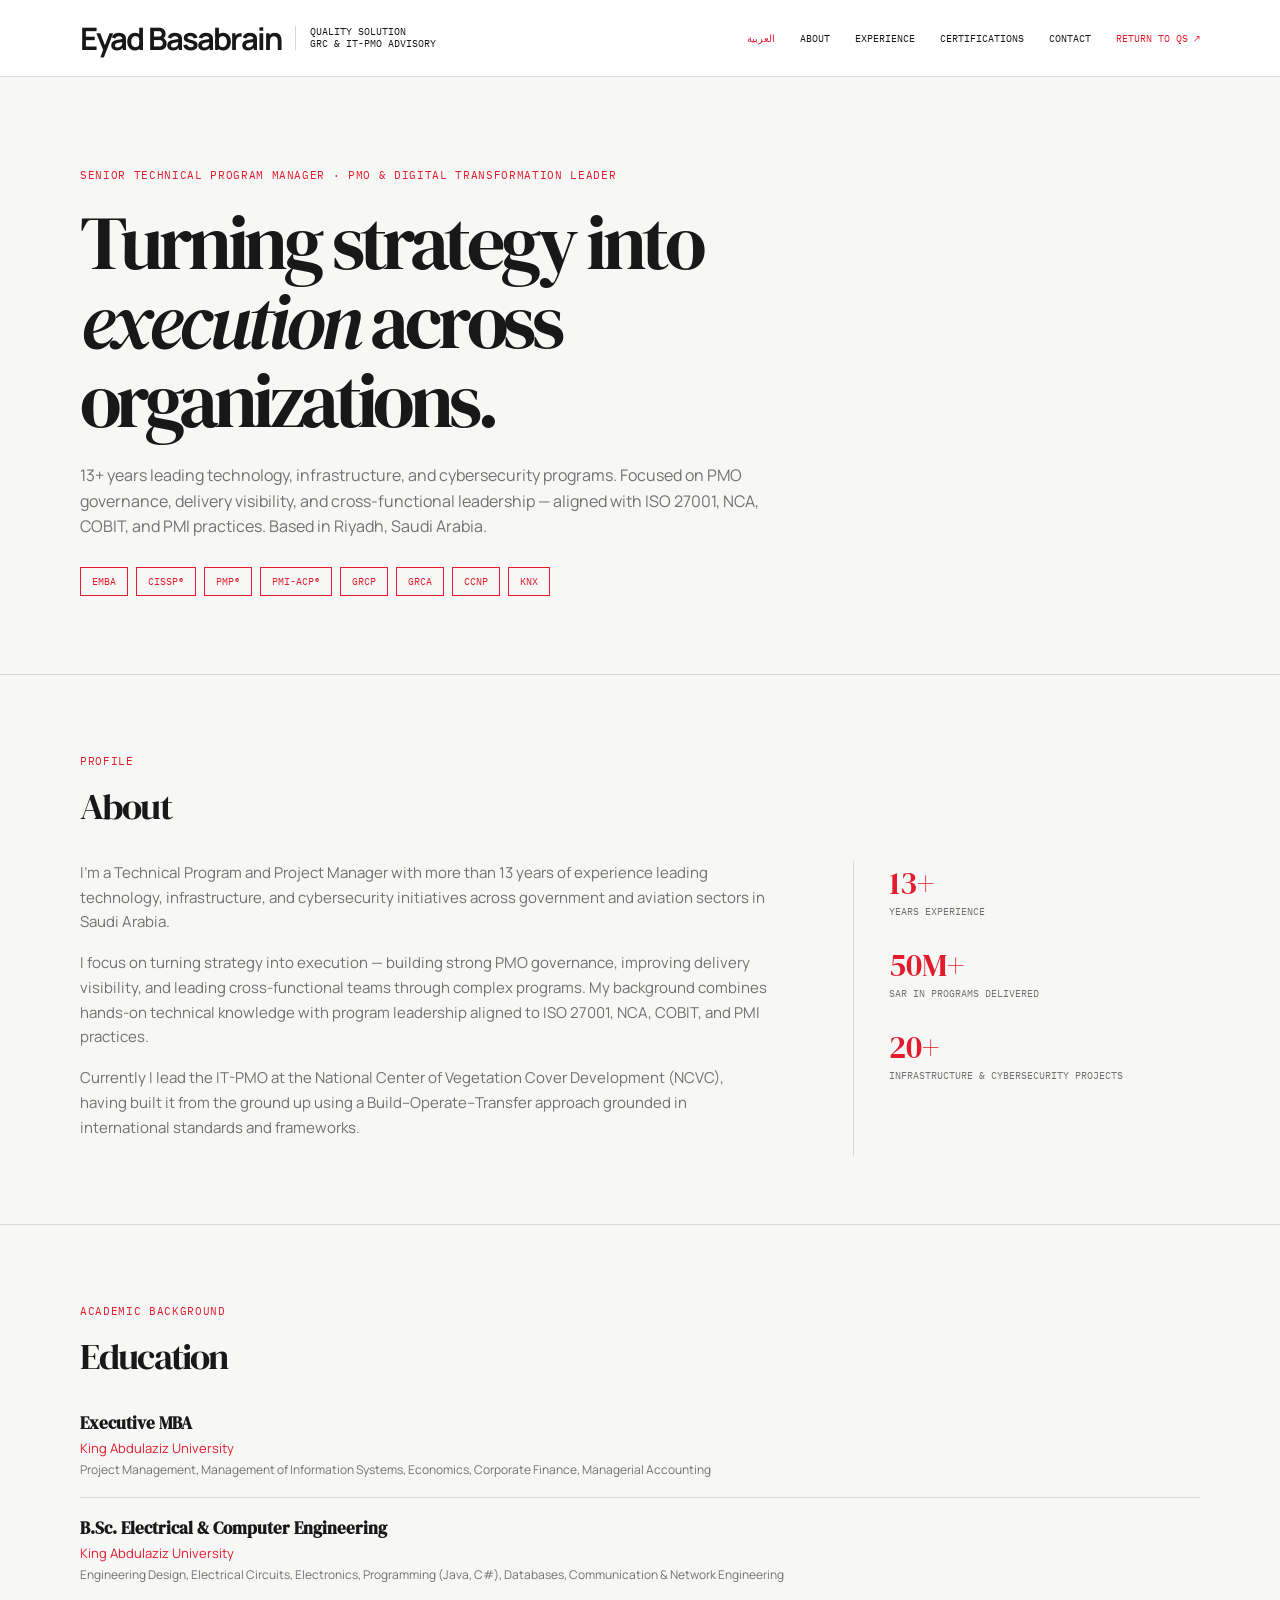
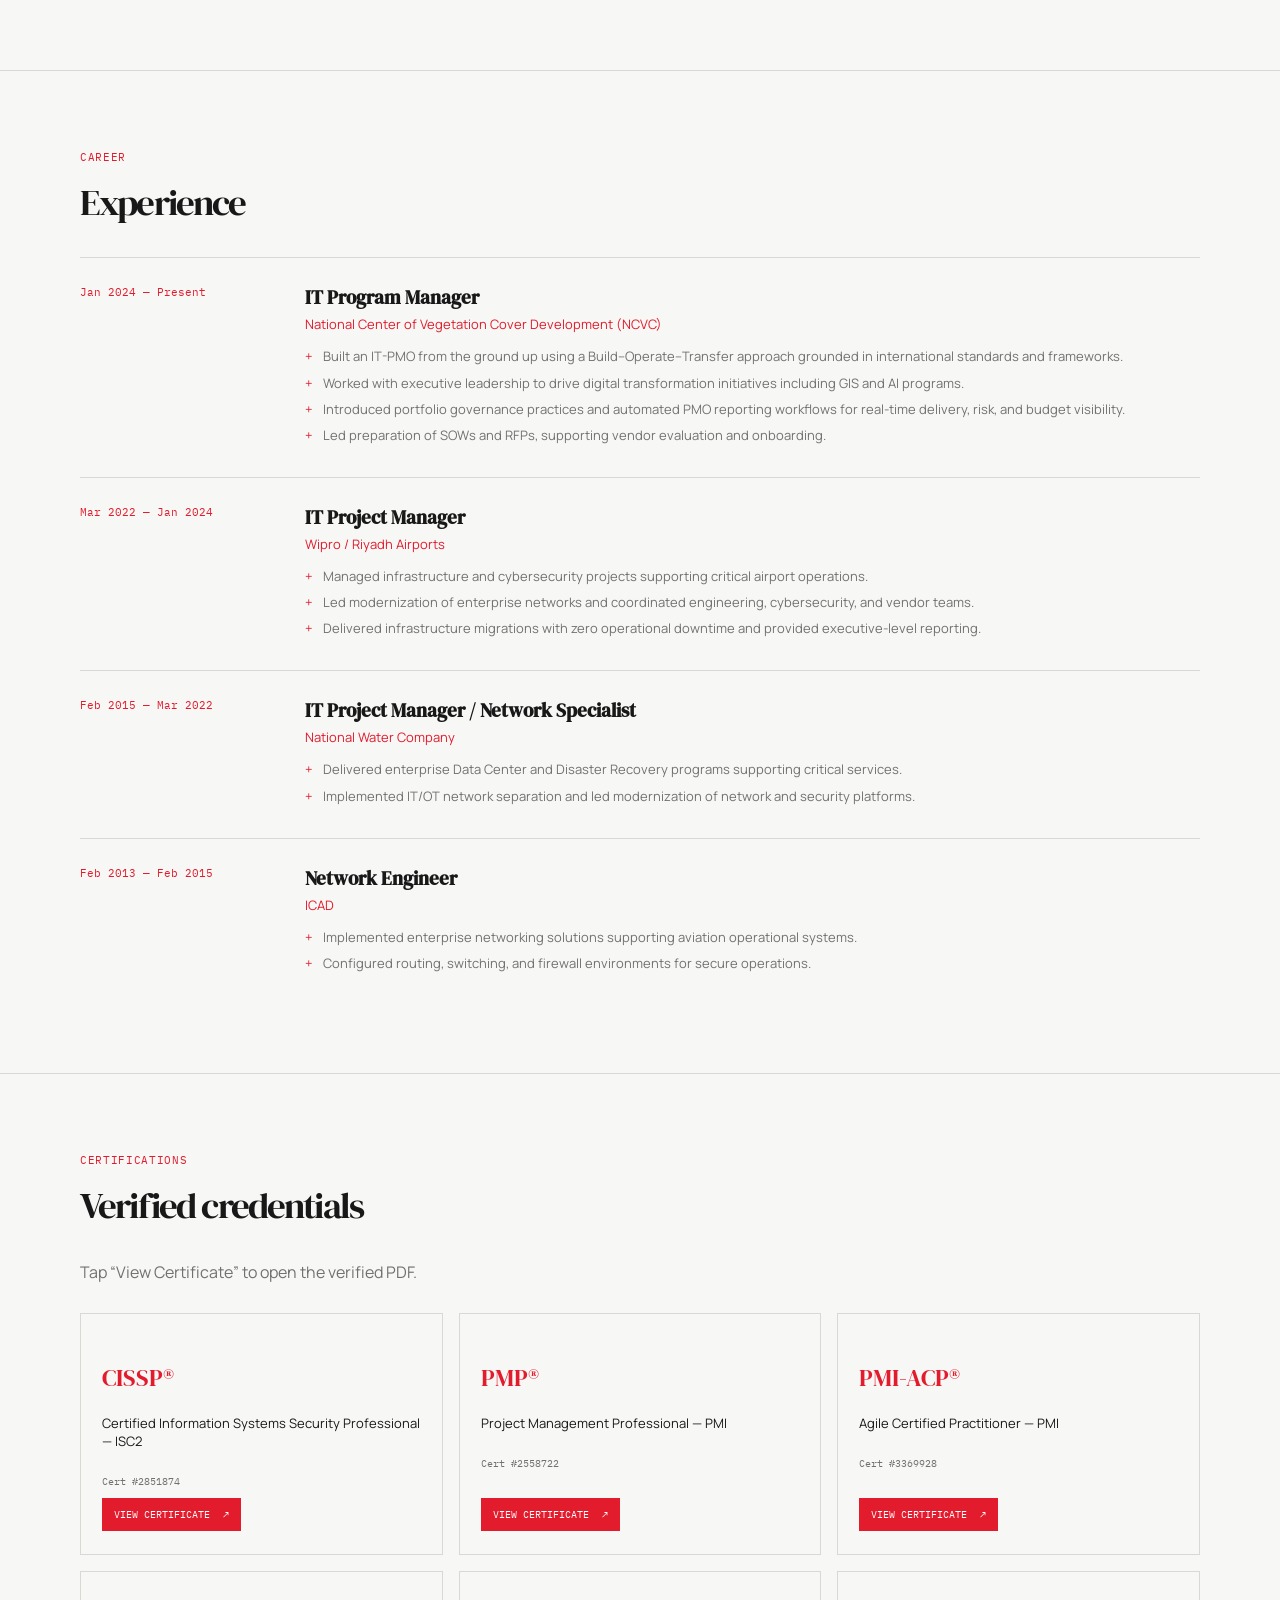
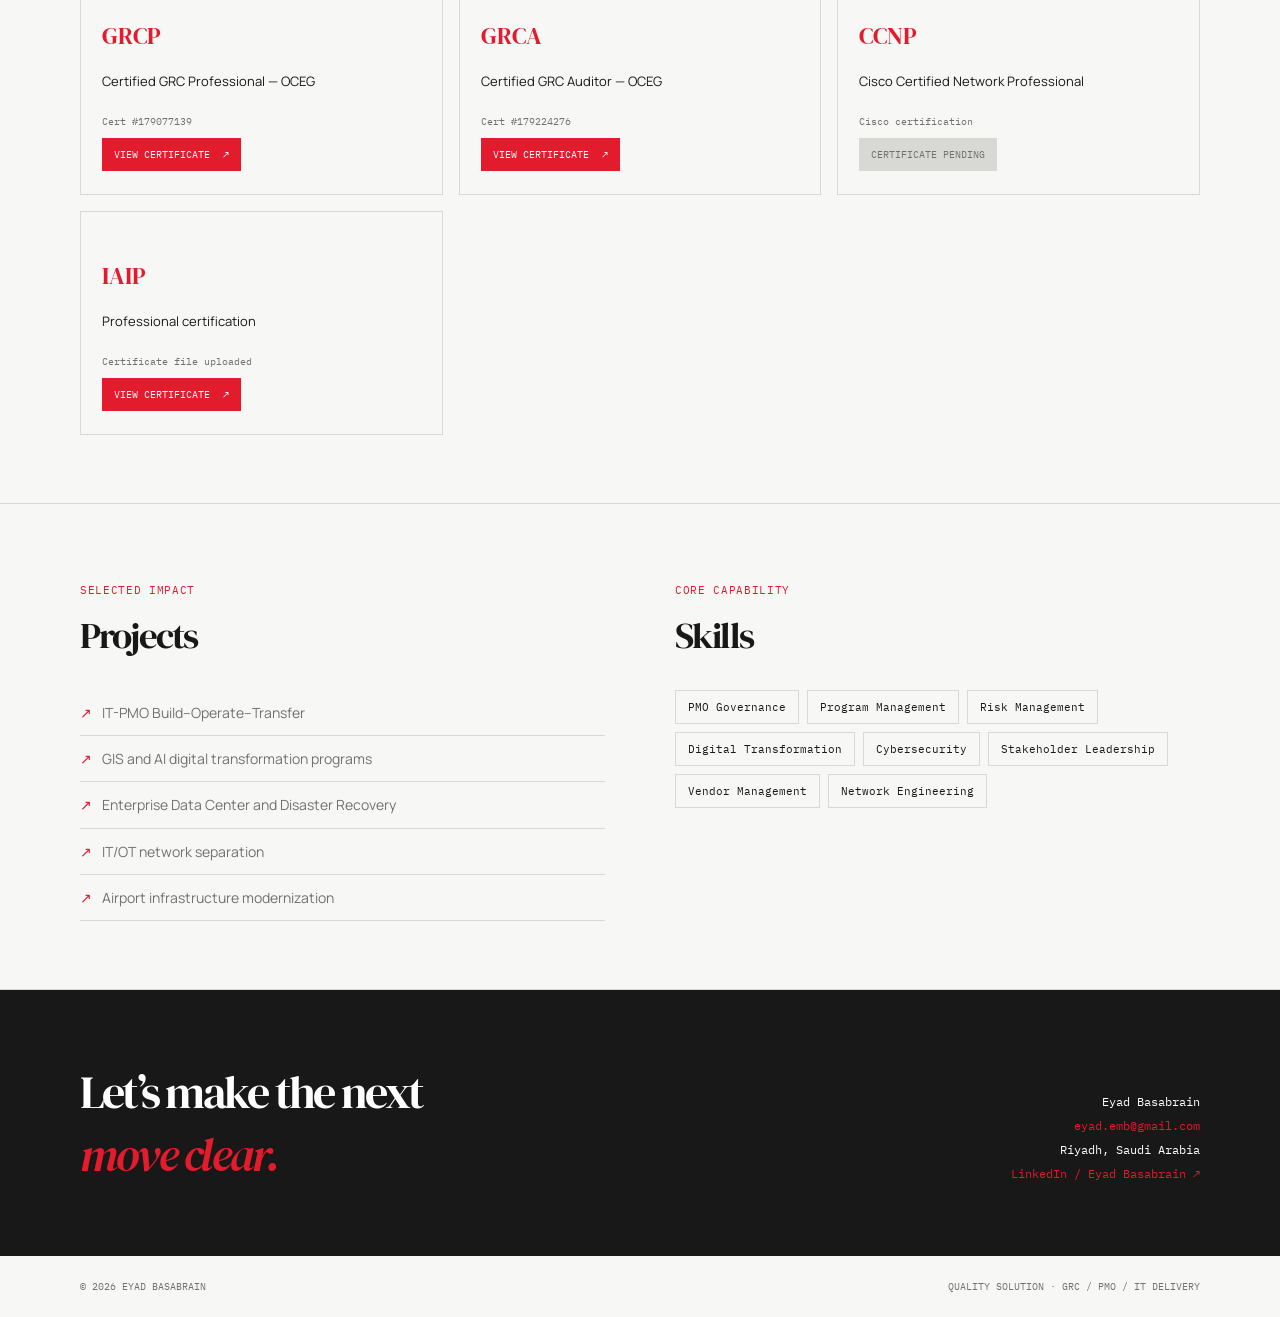
==== cv-en.html @ 3f036842 "Publish Quality Solution website" ====
<!doctype html>
<html lang="en">
<head>
  <meta charset="utf-8">
  <meta name="viewport" content="width=device-width, initial-scale=1">
  <meta name="description" content="Eyad Basabrain — Senior Technical Program Manager, PMO and digital transformation leader.">
  <title>Eyad Basabrain | CV</title>
  <link rel="preconnect" href="https://fonts.googleapis.com">
  <link rel="preconnect" href="https://fonts.gstatic.com" crossorigin>
  <link href="https://fonts.googleapis.com/css2?family=IBM+Plex+Mono:wght@400;500&family=Manrope:wght@400;500;600;700&family=DM+Serif+Display:ital@0;1&display=swap" rel="stylesheet">
  <style>
    :root{--ink:#181818;--red:#e21b2d;--paper:#f7f7f5;--muted:#717171;--line:#d8d8d4;--soft:#ececea}*{box-sizing:border-box}html{scroll-behavior:smooth}body{margin:0;background:var(--paper);color:var(--ink);font-family:'Manrope',sans-serif}.page-width{width:min(1120px,calc(100% - 80px));margin:auto}a{color:inherit;text-decoration:none}.cv-header{background:#fff;border-bottom:1px solid var(--line);position:sticky;top:0;z-index:3}.cv-header-inner{height:76px;display:flex;align-items:center;justify-content:space-between}.cv-brand{display:flex;align-items:center;gap:14px}.qs-mark{font:bold 38px/1 Arial,sans-serif;letter-spacing:-.16em}.brand-copy{font:10px/1.2 'IBM Plex Mono',monospace;text-transform:uppercase;border-left:1px solid var(--line);padding-left:14px}.cv-nav{display:flex;align-items:center;gap:25px;font:10px 'IBM Plex Mono',monospace;text-transform:uppercase}.cv-nav a:hover{color:var(--red)}.return-link{color:var(--red)}.cv-hero{padding:91px 0 78px;border-bottom:1px solid var(--line)}.eyebrow{font:11px 'IBM Plex Mono',monospace;text-transform:uppercase;letter-spacing:.06em;color:var(--red);margin:0 0 21px}.cv-hero h1{font:400 clamp(42px,6vw,76px)/1.04 'DM Serif Display',serif;letter-spacing:-.06em;max-width:870px;margin:0 0 23px}.cv-hero h1 i{font-style:italic}.cv-sub{color:var(--muted);font-size:16px;line-height:1.6;max-width:720px;margin:0 0 27px}.badges{display:flex;flex-wrap:wrap;gap:8px}.badge{border:1px solid var(--red);color:var(--red);font:10px 'IBM Plex Mono',monospace;padding:7px 11px;text-transform:uppercase}.cv-section{padding:68px 0;border-bottom:1px solid var(--line)}.section-label{font:11px 'IBM Plex Mono',monospace;text-transform:uppercase;color:var(--red);letter-spacing:.06em;margin-bottom:13px}.section-title{font:400 37px 'DM Serif Display',serif;letter-spacing:-.05em;margin:0 0 30px}.profile-grid{display:grid;grid-template-columns:2fr 1fr;gap:80px}.profile-copy p{color:var(--muted);font-size:15px;line-height:1.65;margin:0 0 16px}.profile-stats{border-left:1px solid var(--line);padding-left:35px;display:flex;flex-direction:column;gap:25px}.stat-number{font:32px 'DM Serif Display',serif;color:var(--red)}.stat-label{font:10px 'IBM Plex Mono',monospace;color:var(--muted);text-transform:uppercase}.edu-item{border-top:1px solid var(--line);padding:18px 0}.edu-item:first-of-type{border-top:0;padding-top:0}.edu-degree{font:600 17px 'DM Serif Display',serif}.edu-school{font-size:13px;color:var(--red);margin:4px 0}.edu-subjects{font-size:12px;color:var(--muted);line-height:1.5}.exp-item{display:grid;grid-template-columns:180px 1fr;gap:45px;border-top:1px solid var(--line);padding:26px 0}.exp-period{font:11px 'IBM Plex Mono',monospace;color:var(--red);line-height:1.5}.exp-role{font:600 19px 'DM Serif Display',serif}.exp-org{font-size:13px;color:var(--red);margin:5px 0 13px}.exp-desc{list-style:none;margin:0;padding:0;color:var(--muted);font-size:13px;line-height:1.55}.exp-desc li{margin:6px 0;padding-left:18px;position:relative}.exp-desc li:before{content:'+';position:absolute;left:0;color:var(--red)}.columns{display:grid;grid-template-columns:1fr 1fr;gap:70px}.list{list-style:none;padding:0;margin:0;color:var(--muted);font-size:14px;line-height:1.65}.list li{border-bottom:1px solid var(--line);padding:11px 0}.list li:before{content:'↗';color:var(--red);margin-right:10px}.skill-list{display:flex;flex-wrap:wrap;gap:8px}.skill{border:1px solid var(--line);padding:9px 12px;font:11px 'IBM Plex Mono',monospace}.cv-contact{background:var(--ink);color:#fff;padding:70px 0}.contact-grid{display:flex;justify-content:space-between;align-items:end}.cv-contact h2{font:400 46px 'DM Serif Display',serif;letter-spacing:-.06em;margin:0}.cv-contact h2 i{color:var(--red)}.contact-details{font:12px 'IBM Plex Mono',monospace;line-height:2;text-align:right}.contact-details a{color:var(--red)}.cv-footer{padding:24px 0;font:10px 'IBM Plex Mono',monospace;text-transform:uppercase;color:var(--muted);display:flex;justify-content:space-between}@media(max-width:700px){.page-width{width:calc(100% - 36px)}.cv-header-inner{height:auto;min-height:70px}.cv-nav{gap:12px;font-size:9px}.cv-nav a:not(.return-link){display:none}.cv-hero{padding:57px 0}.cv-hero h1{font-size:47px}.profile-grid,.columns{display:block}.profile-stats{border-left:0;border-top:1px solid var(--line);padding:22px 0 0;margin-top:30px;display:grid;grid-template-columns:repeat(3,1fr);gap:12px}.stat-number{font-size:27px}.stat-label{font-size:8px}.exp-item{display:block;padding:22px 0}.exp-period{margin-bottom:8px}.section-title{font-size:32px}.contact-grid{display:block}.contact-details{text-align:left;margin-top:27px}.cv-footer{display:block;line-height:1.8}.cv-footer span{display:block}}
    .eyad-wordmark{font:700 31px/1 'Manrope',sans-serif;letter-spacing:-.06em}.cert-grid{display:grid;grid-template-columns:repeat(3,1fr);gap:16px}.cert-card{border:1px solid var(--line);padding:23px 21px;display:flex;flex-direction:column;min-height:205px}.cert-card:hover{border-color:var(--red)}.cert-name{font:400 24px 'DM Serif Display',serif;color:var(--red);margin-bottom:7px}.cert-full{font-size:13px;line-height:1.4}.cert-number{font:10px 'IBM Plex Mono',monospace;color:var(--muted);margin-top:12px}.cert-button{display:inline-block;align-self:flex-start;background:var(--red);color:#fff;padding:10px 12px;margin-top:auto;font:10px 'IBM Plex Mono',monospace;text-transform:uppercase}.cert-button span{margin-left:7px}@media(max-width:700px){.cert-grid{grid-template-columns:1fr}.cert-card{min-height:180px}}
      .eyad-wordmark{font:700 31px/1 'Manrope',sans-serif;letter-spacing:-.06em}.cert-grid{display:grid;grid-template-columns:repeat(3,1fr);gap:16px}.cert-card{border:1px solid var(--line);padding:23px 21px;display:flex;flex-direction:column;min-height:205px}.cert-card:hover{border-color:var(--red)}.cert-name{font:400 24px 'DM Serif Display',serif;color:var(--red);margin-bottom:7px}.cert-full{font-size:13px;line-height:1.4}.cert-number{font:10px 'IBM Plex Mono',monospace;color:var(--muted);margin-top:12px}.cert-button{display:inline-block;align-self:flex-start;background:var(--red);color:#fff;padding:10px 12px;margin-top:auto;font:10px 'IBM Plex Mono',monospace;text-transform:uppercase}.cert-button span{margin-left:7px}.cert-button.disabled{background:var(--line);color:var(--muted);cursor:not-allowed}.cv-section[id="certifications"]:has(+ .cv-section[id="certifications"]){display:none}@media(max-width:700px){.cert-grid{grid-template-columns:1fr}.cert-card{min-height:180px}.eyad-wordmark{font-size:24px}.brand-copy{font-size:8px}}
    @media(max-width:700px){.eyad-wordmark{font-size:24px}.brand-copy{font-size:8px}}
  </style>
  <link rel="stylesheet" href="cv-rtl.css">
  <link rel="stylesheet" href="cv-name.css">
</head>
<body>
  <header class="cv-header"><div class="page-width cv-header-inner"><a class="cv-brand" href="index.html"><span class="eyad-wordmark">Eyad Basabrain</span><span class="arabic-name">إياد باصبرين</span><span class="brand-copy">Quality Solution<br>GRC &amp; IT-PMO Advisory</span></a><nav class="cv-nav" aria-label="CV navigation"><button class="cv-language-toggle" type="button" aria-pressed="false" data-cv-language>العربية</button><a href="#about">About</a><a href="#experience">Experience</a><a href="#certifications">Certifications</a><a href="#contact">Contact</a><a class="return-link" href="index.html">Return to QS ↗</a></nav></div></header>
  <main>
    <section class="cv-hero"><div class="page-width"><p class="eyebrow">Senior Technical Program Manager · PMO &amp; Digital Transformation Leader</p><h1>Turning strategy into <i>execution</i> across organizations.</h1><p class="cv-sub">13+ years leading technology, infrastructure, and cybersecurity programs. Focused on PMO governance, delivery visibility, and cross-functional leadership — aligned with ISO 27001, NCA, COBIT, and PMI practices. Based in Riyadh, Saudi Arabia.</p><div class="badges"><span class="badge">EMBA</span><span class="badge">CISSP®</span><span class="badge">PMP®</span><span class="badge">PMI-ACP®</span><span class="badge">GRCP</span><span class="badge">GRCA</span><span class="badge">CCNP</span><span class="badge">KNX</span></div></div></section>
    <section class="cv-section" id="about"><div class="page-width"><p class="section-label">Profile</p><h2 class="section-title">About</h2><div class="profile-grid"><div class="profile-copy"><p>I'm a Technical Program and Project Manager with more than 13 years of experience leading technology, infrastructure, and cybersecurity initiatives across government and aviation sectors in Saudi Arabia.</p><p>I focus on turning strategy into execution — building strong PMO governance, improving delivery visibility, and leading cross-functional teams through complex programs. My background combines hands-on technical knowledge with program leadership aligned to ISO 27001, NCA, COBIT, and PMI practices.</p><p>Currently I lead the IT-PMO at the National Center of Vegetation Cover Development (NCVC), having built it from the ground up using a Build–Operate–Transfer approach grounded in international standards and frameworks.</p></div><div class="profile-stats"><div><div class="stat-number">13+</div><div class="stat-label">Years experience</div></div><div><div class="stat-number">50M+</div><div class="stat-label">SAR in programs delivered</div></div><div><div class="stat-number">20+</div><div class="stat-label">Infrastructure &amp; cybersecurity projects</div></div></div></div></div></section>
    <section class="cv-section"><div class="page-width"><p class="section-label">Academic background</p><h2 class="section-title">Education</h2><div class="edu-item"><div class="edu-degree">Executive MBA</div><div class="edu-school">King Abdulaziz University</div><div class="edu-subjects">Project Management, Management of Information Systems, Economics, Corporate Finance, Managerial Accounting</div></div><div class="edu-item"><div class="edu-degree">B.Sc. Electrical &amp; Computer Engineering</div><div class="edu-school">King Abdulaziz University</div><div class="edu-subjects">Engineering Design, Electrical Circuits, Electronics, Programming (Java, C#), Databases, Communication &amp; Network Engineering</div></div></div></section>
    <section class="cv-section" id="experience"><div class="page-width"><p class="section-label">Career</p><h2 class="section-title">Experience</h2><div class="exp-item"><div class="exp-period">Jan 2024 — Present</div><div><div class="exp-role">IT Program Manager</div><div class="exp-org">National Center of Vegetation Cover Development (NCVC)</div><ul class="exp-desc"><li>Built an IT-PMO from the ground up using a Build–Operate–Transfer approach grounded in international standards and frameworks.</li><li>Worked with executive leadership to drive digital transformation initiatives including GIS and AI programs.</li><li>Introduced portfolio governance practices and automated PMO reporting workflows for real-time delivery, risk, and budget visibility.</li><li>Led preparation of SOWs and RFPs, supporting vendor evaluation and onboarding.</li></ul></div></div><div class="exp-item"><div class="exp-period">Mar 2022 — Jan 2024</div><div><div class="exp-role">IT Project Manager</div><div class="exp-org">Wipro / Riyadh Airports</div><ul class="exp-desc"><li>Managed infrastructure and cybersecurity projects supporting critical airport operations.</li><li>Led modernization of enterprise networks and coordinated engineering, cybersecurity, and vendor teams.</li><li>Delivered infrastructure migrations with zero operational downtime and provided executive-level reporting.</li></ul></div></div><div class="exp-item"><div class="exp-period">Feb 2015 — Mar 2022</div><div><div class="exp-role">IT Project Manager / Network Specialist</div><div class="exp-org">National Water Company</div><ul class="exp-desc"><li>Delivered enterprise Data Center and Disaster Recovery programs supporting critical services.</li><li>Implemented IT/OT network separation and led modernization of network and security platforms.</li></ul></div></div><div class="exp-item"><div class="exp-period">Feb 2013 — Feb 2015</div><div><div class="exp-role">Network Engineer</div><div class="exp-org">ICAD</div><ul class="exp-desc"><li>Implemented enterprise networking solutions supporting aviation operational systems.</li><li>Configured routing, switching, and firewall environments for secure operations.</li></ul></div></div></div></section>
    <section class="cv-section" id="certifications"><div class="page-width"><p class="section-label">Certifications</p><h2 class="section-title">Verified credentials</h2><p class="cv-sub">Tap “View Certificate” to open the verified PDF.</p><div class="cert-grid"><article class="cert-card"><h3 class="cert-name">CISSP®</h3><p class="cert-full">Certified Information Systems Security Professional — ISC2</p><p class="cert-number">Cert #2851874</p><a class="cert-button" href="Cert/CISSP.pdf" target="_blank" rel="noopener">View Certificate <span>↗</span></a></article><article class="cert-card"><h3 class="cert-name">PMP®</h3><p class="cert-full">Project Management Professional — PMI</p><p class="cert-number">Cert #2558722</p><a class="cert-button" href="Cert/pmp.pdf" target="_blank" rel="noopener">View Certificate <span>↗</span></a></article><article class="cert-card"><h3 class="cert-name">PMI-ACP®</h3><p class="cert-full">Agile Certified Practitioner — PMI</p><p class="cert-number">Cert #3369928</p><a class="cert-button" href="Cert/pmi-acp.pdf" target="_blank" rel="noopener">View Certificate <span>↗</span></a></article><article class="cert-card"><h3 class="cert-name">GRCP</h3><p class="cert-full">Certified GRC Professional — OCEG</p><p class="cert-number">Cert #179077139</p><a class="cert-button" href="Cert/grcp.pdf" target="_blank" rel="noopener">View Certificate <span>↗</span></a></article><article class="cert-card"><h3 class="cert-name">GRCA</h3><p class="cert-full">Certified GRC Auditor — OCEG</p><p class="cert-number">Cert #179224276</p><a class="cert-button" href="Cert/grca.pdf" target="_blank" rel="noopener">View Certificate <span>↗</span></a></article><article class="cert-card"><h3 class="cert-name">CCNP</h3><p class="cert-full">Cisco Certified Network Professional</p><p class="cert-number">Cisco certification</p><a class="cert-button" href="Cert/ccnp.pdf" target="_blank" rel="noopener">View Certificate <span>↗</span></a></article></div></div></section>
      <section class="cv-section" id="certifications"><div class="page-width"><p class="section-label">Certifications</p><h2 class="section-title">Verified credentials</h2><p class="cv-sub">Tap “View Certificate” to open the verified PDF.</p><div class="cert-grid"><article class="cert-card"><h3 class="cert-name">CISSP®</h3><p class="cert-full">Certified Information Systems Security Professional — ISC2</p><p class="cert-number">Cert #2851874</p><a class="cert-button" href="Cert/CISSP.pdf" target="_blank" rel="noopener">View Certificate <span>↗</span></a></article><article class="cert-card"><h3 class="cert-name">PMP®</h3><p class="cert-full">Project Management Professional — PMI</p><p class="cert-number">Cert #2558722</p><a class="cert-button" href="Cert/pmp.pdf" target="_blank" rel="noopener">View Certificate <span>↗</span></a></article><article class="cert-card"><h3 class="cert-name">PMI-ACP®</h3><p class="cert-full">Agile Certified Practitioner — PMI</p><p class="cert-number">Cert #3369928</p><a class="cert-button" href="Cert/pmi-acp.pdf" target="_blank" rel="noopener">View Certificate <span>↗</span></a></article><article class="cert-card"><h3 class="cert-name">GRCP</h3><p class="cert-full">Certified GRC Professional — OCEG</p><p class="cert-number">Cert #179077139</p><a class="cert-button" href="Cert/grcp.pdf" target="_blank" rel="noopener">View Certificate <span>↗</span></a></article><article class="cert-card"><h3 class="cert-name">GRCA</h3><p class="cert-full">Certified GRC Auditor — OCEG</p><p class="cert-number">Cert #179224276</p><a class="cert-button" href="Cert/grca.pdf" target="_blank" rel="noopener">View Certificate <span>↗</span></a></article><article class="cert-card"><h3 class="cert-name">CCNP</h3><p class="cert-full">Cisco Certified Network Professional</p><p class="cert-number">Cisco certification</p><span class="cert-button disabled">Certificate pending</span></article><article class="cert-card"><h3 class="cert-name">IAIP</h3><p class="cert-full">Professional certification</p><p class="cert-number">Certificate file uploaded</p><a class="cert-button" href="Cert/IAIP.pdf" target="_blank" rel="noopener">View Certificate <span>↗</span></a></article></div></div></section>
    <section class="cv-section"><div class="page-width columns"><div><p class="section-label">Selected impact</p><h2 class="section-title">Projects</h2><ul class="list"><li>IT-PMO Build–Operate–Transfer</li><li>GIS and AI digital transformation programs</li><li>Enterprise Data Center and Disaster Recovery</li><li>IT/OT network separation</li><li>Airport infrastructure modernization</li></ul></div><div><p class="section-label">Core capability</p><h2 class="section-title">Skills</h2><div class="skill-list"><span class="skill">PMO Governance</span><span class="skill">Program Management</span><span class="skill">Risk Management</span><span class="skill">Digital Transformation</span><span class="skill">Cybersecurity</span><span class="skill">Stakeholder Leadership</span><span class="skill">Vendor Management</span><span class="skill">Network Engineering</span></div></div></div></section>
    <section class="cv-contact" id="contact"><div class="page-width contact-grid"><h2>Let’s make the next<br><i>move clear.</i></h2><div class="contact-details"><div>Eyad Basabrain</div><a href="mailto:eyad.emb@gmail.com">eyad.emb@gmail.com</a><div>Riyadh, Saudi Arabia</div><a href="https://www.linkedin.com/in/eyad-basabrain-mba-cissp-pmp-agile-grca-grcp-82798b46/" target="_blank" rel="noopener">LinkedIn / Eyad Basabrain ↗</a></div></div></section>
  </main>
  <footer class="cv-footer page-width"><span>© 2026 Eyad Basabrain</span><span>Quality Solution · GRC / PMO / IT DELIVERY</span></footer>
  <script src="cv-ar.js"></script>
</body>
</html>
---- cv-rtl.css ----
.cv-language-toggle{border:0;background:none;color:var(--red);cursor:pointer;font:10px 'IBM Plex Mono',monospace;text-transform:uppercase;padding:0}.cv-language-toggle:hover{text-decoration:underline}html[dir="rtl"] body{text-align:right}html[dir="rtl"] .cv-header-inner,html[dir="rtl"] .cv-nav,html[dir="rtl"] .cv-footer{direction:rtl}html[dir="rtl"] .cv-brand{flex-direction:row}.cv-language-toggle{order:0}html[dir="rtl"] .brand-copy{border-left:0;border-right:1px solid var(--line);padding-left:0;padding-right:14px}html[dir="rtl"] .cv-hero,html[dir="rtl"] .cv-section,html[dir="rtl"] .cv-contact{direction:rtl}html[dir="rtl"] .profile-grid,html[dir="rtl"] .columns{direction:rtl}html[dir="rtl"] .profile-stats{border-left:0;border-right:1px solid var(--line);padding-left:0;padding-right:35px}html[dir="rtl"] .exp-item{direction:rtl;text-align:right}html[dir="rtl"] .exp-desc li{padding-left:0;padding-right:18px}html[dir="rtl"] .exp-desc li:before{left:auto;right:0}html[dir="rtl"] .cert-card{direction:rtl;text-align:right}html[dir="rtl"] .cert-button{align-self:flex-start}html[dir="rtl"] .cv-contact .contact-details{text-align:left}html[dir="rtl"] .list li:before{margin-left:10px;margin-right:0}html[dir="rtl"] .cv-footer{flex-direction:row}@media(max-width:700px){html[dir="rtl"] .cv-nav{gap:12px}html[dir="rtl"] .profile-stats{border-right:0;border-top:1px solid var(--line);padding:22px 0 0}html[dir="rtl"] .cv-contact .contact-details{text-align:right}html[dir="rtl"] .cv-footer{display:block}}
---- cv-name.css ----
.arabic-name{display:none;color:var(--red);font:600 18px/1 'Manrope',sans-serif;white-space:nowrap}html[dir="rtl"] .arabic-name{display:inline}@media(max-width:700px){.arabic-name{font-size:15px}}
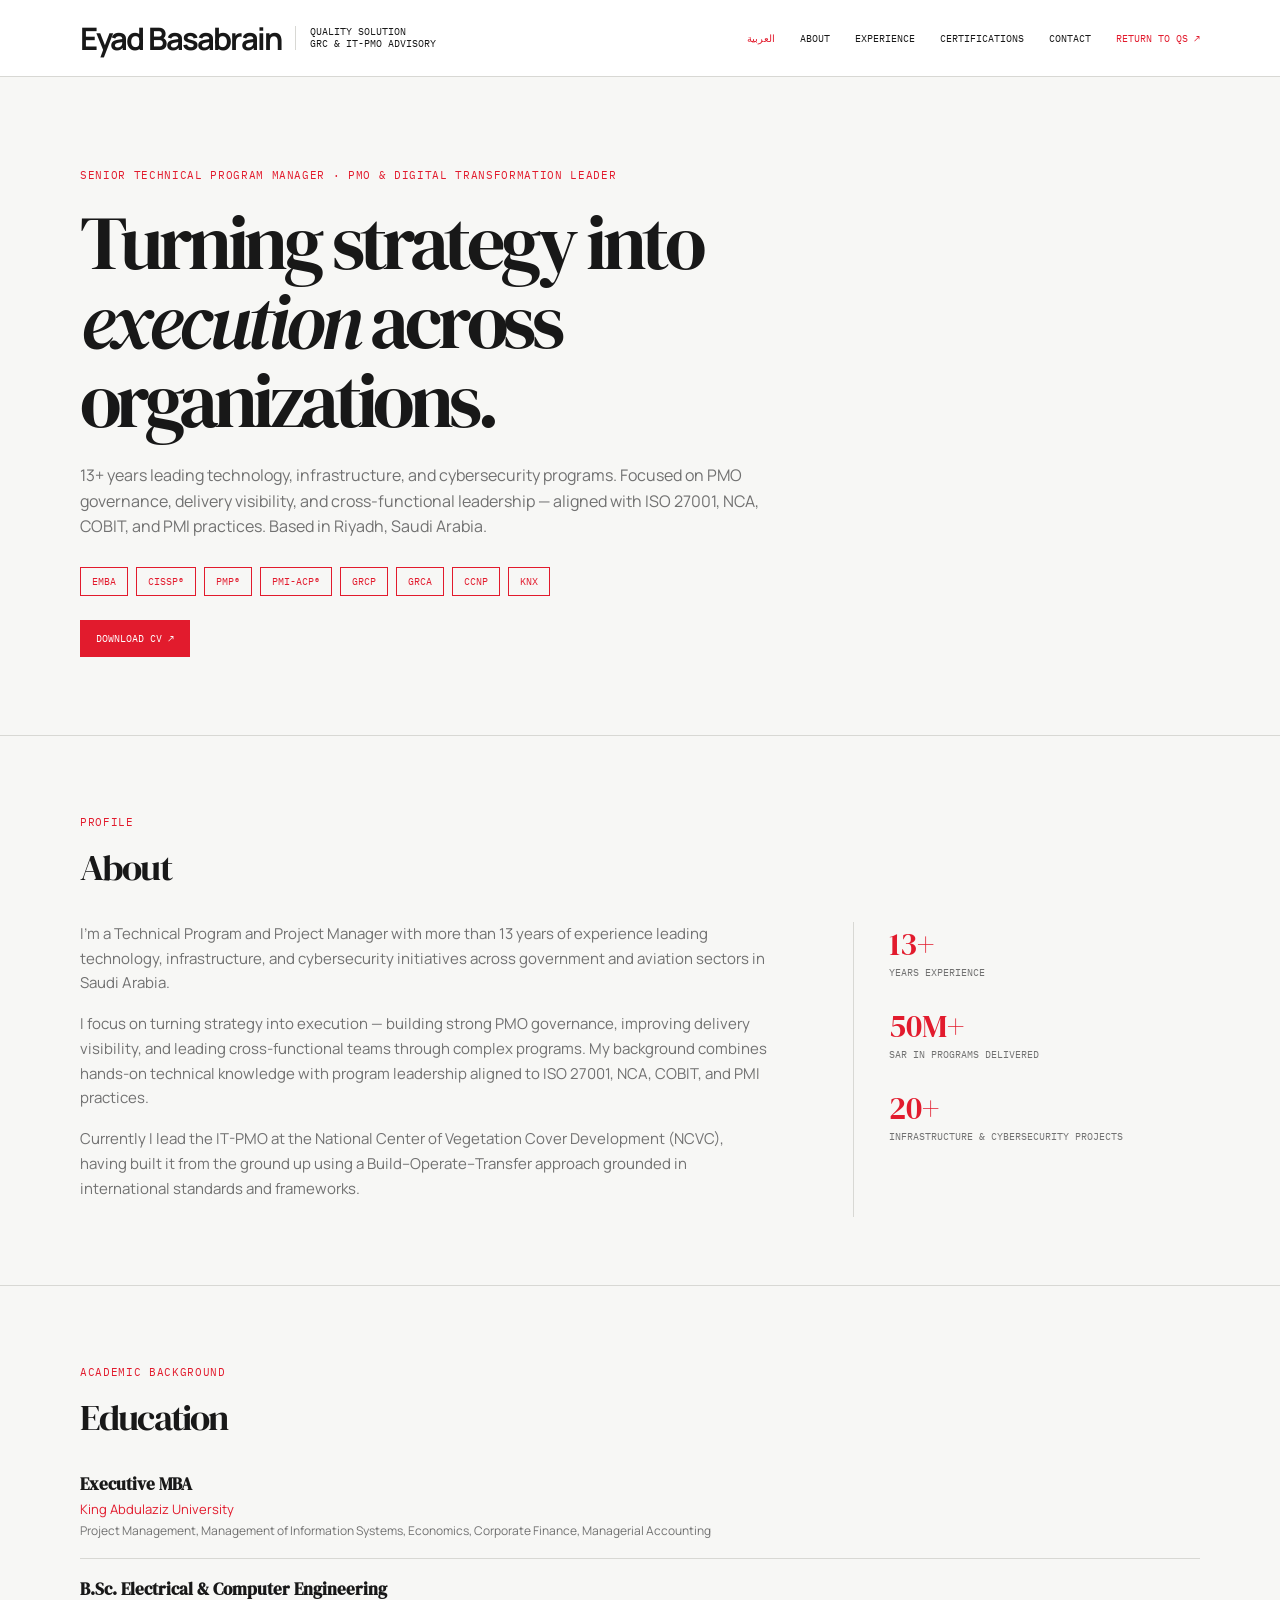
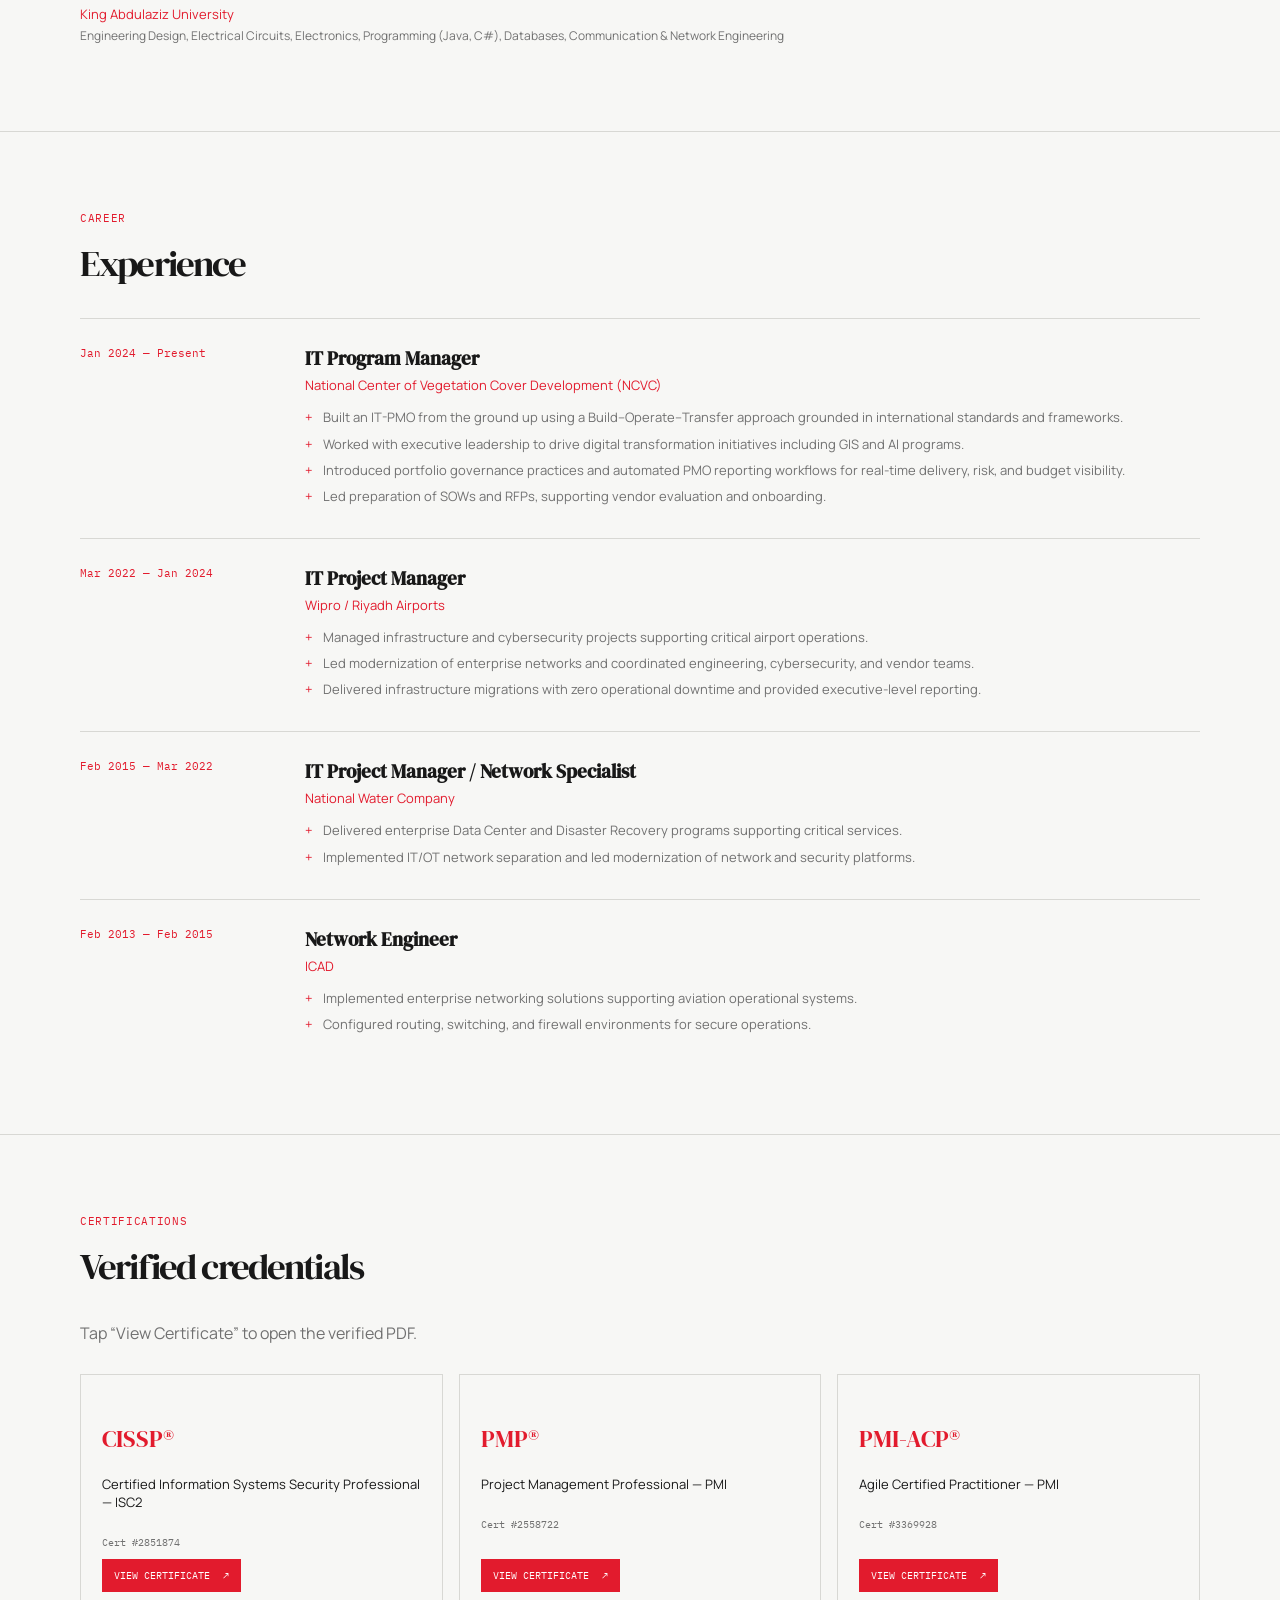
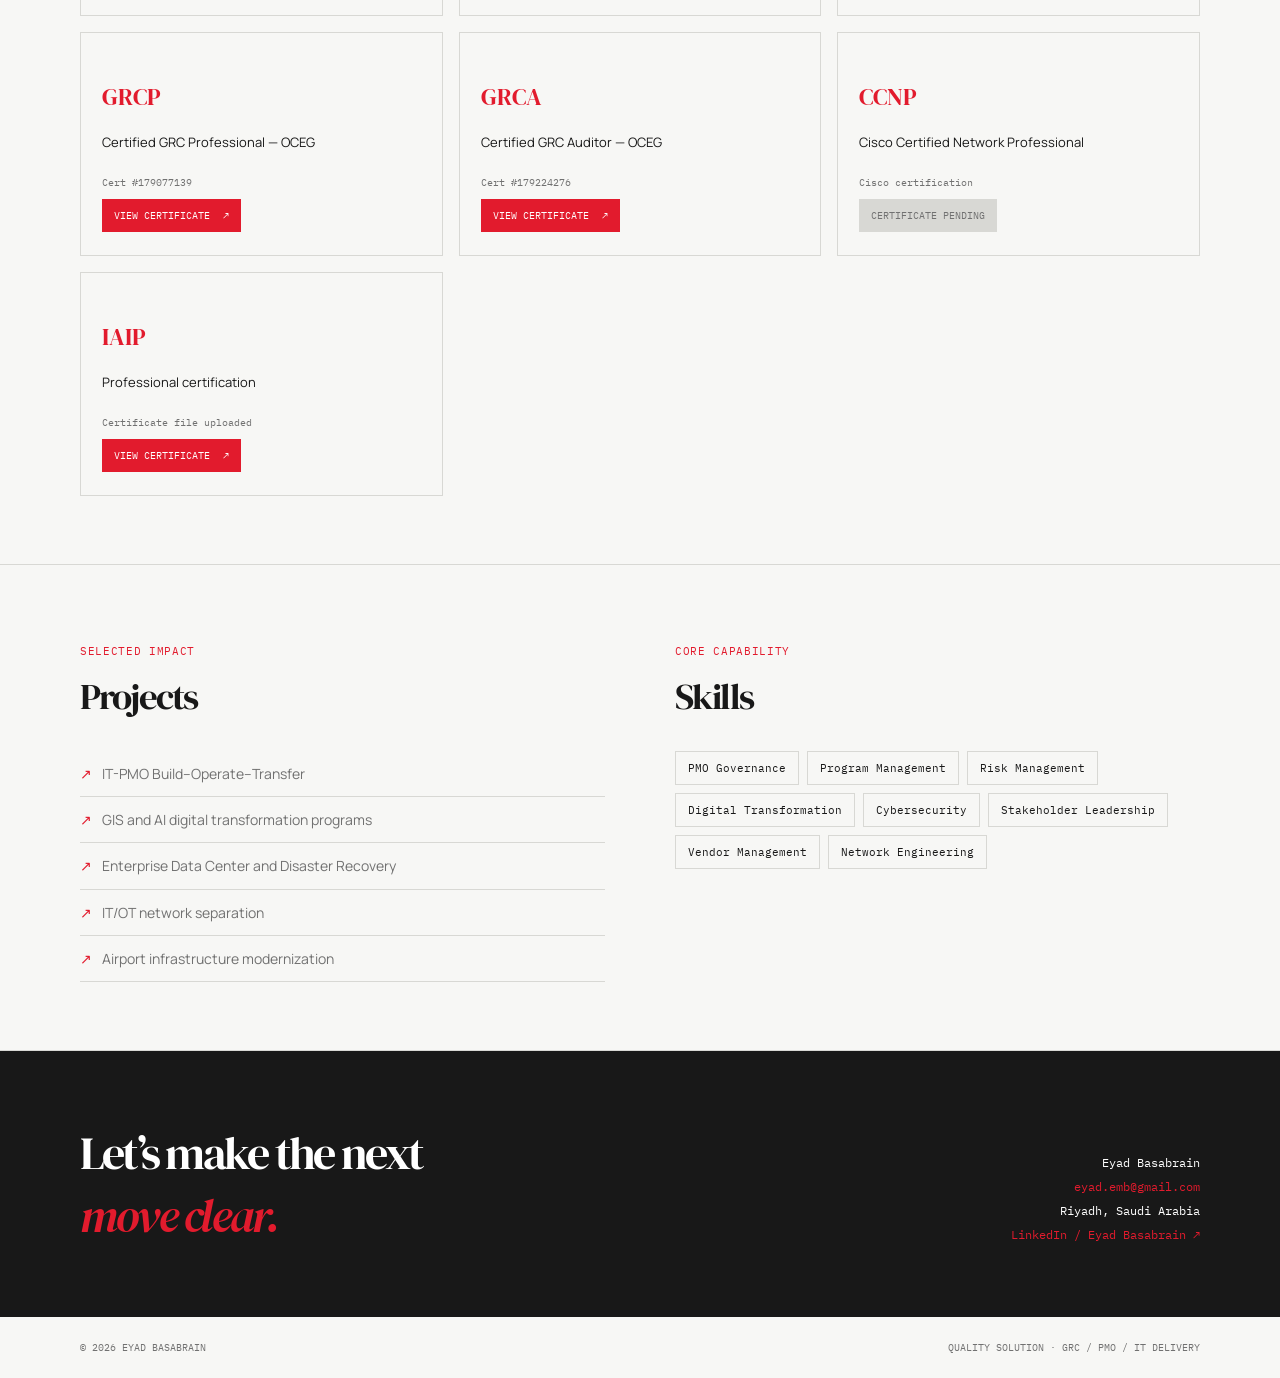
==== commit 787f8482: "Add CV download button" ====
--- a/cv-en.html
+++ b/cv-en.html
@@ -13,6 +13,7 @@
     .eyad-wordmark{font:700 31px/1 'Manrope',sans-serif;letter-spacing:-.06em}.cert-grid{display:grid;grid-template-columns:repeat(3,1fr);gap:16px}.cert-card{border:1px solid var(--line);padding:23px 21px;display:flex;flex-direction:column;min-height:205px}.cert-card:hover{border-color:var(--red)}.cert-name{font:400 24px 'DM Serif Display',serif;color:var(--red);margin-bottom:7px}.cert-full{font-size:13px;line-height:1.4}.cert-number{font:10px 'IBM Plex Mono',monospace;color:var(--muted);margin-top:12px}.cert-button{display:inline-block;align-self:flex-start;background:var(--red);color:#fff;padding:10px 12px;margin-top:auto;font:10px 'IBM Plex Mono',monospace;text-transform:uppercase}.cert-button span{margin-left:7px}@media(max-width:700px){.cert-grid{grid-template-columns:1fr}.cert-card{min-height:180px}}
       .eyad-wordmark{font:700 31px/1 'Manrope',sans-serif;letter-spacing:-.06em}.cert-grid{display:grid;grid-template-columns:repeat(3,1fr);gap:16px}.cert-card{border:1px solid var(--line);padding:23px 21px;display:flex;flex-direction:column;min-height:205px}.cert-card:hover{border-color:var(--red)}.cert-name{font:400 24px 'DM Serif Display',serif;color:var(--red);margin-bottom:7px}.cert-full{font-size:13px;line-height:1.4}.cert-number{font:10px 'IBM Plex Mono',monospace;color:var(--muted);margin-top:12px}.cert-button{display:inline-block;align-self:flex-start;background:var(--red);color:#fff;padding:10px 12px;margin-top:auto;font:10px 'IBM Plex Mono',monospace;text-transform:uppercase}.cert-button span{margin-left:7px}.cert-button.disabled{background:var(--line);color:var(--muted);cursor:not-allowed}.cv-section[id="certifications"]:has(+ .cv-section[id="certifications"]){display:none}@media(max-width:700px){.cert-grid{grid-template-columns:1fr}.cert-card{min-height:180px}.eyad-wordmark{font-size:24px}.brand-copy{font-size:8px}}
     @media(max-width:700px){.eyad-wordmark{font-size:24px}.brand-copy{font-size:8px}}
+    .cv-download-button{display:inline-block;background:var(--red);color:#fff;padding:12px 16px;margin-top:24px;font:10px 'IBM Plex Mono',monospace;text-transform:uppercase}.cv-download-button:hover{background:var(--ink)}
   </style>
   <link rel="stylesheet" href="cv-rtl.css">
   <link rel="stylesheet" href="cv-name.css">
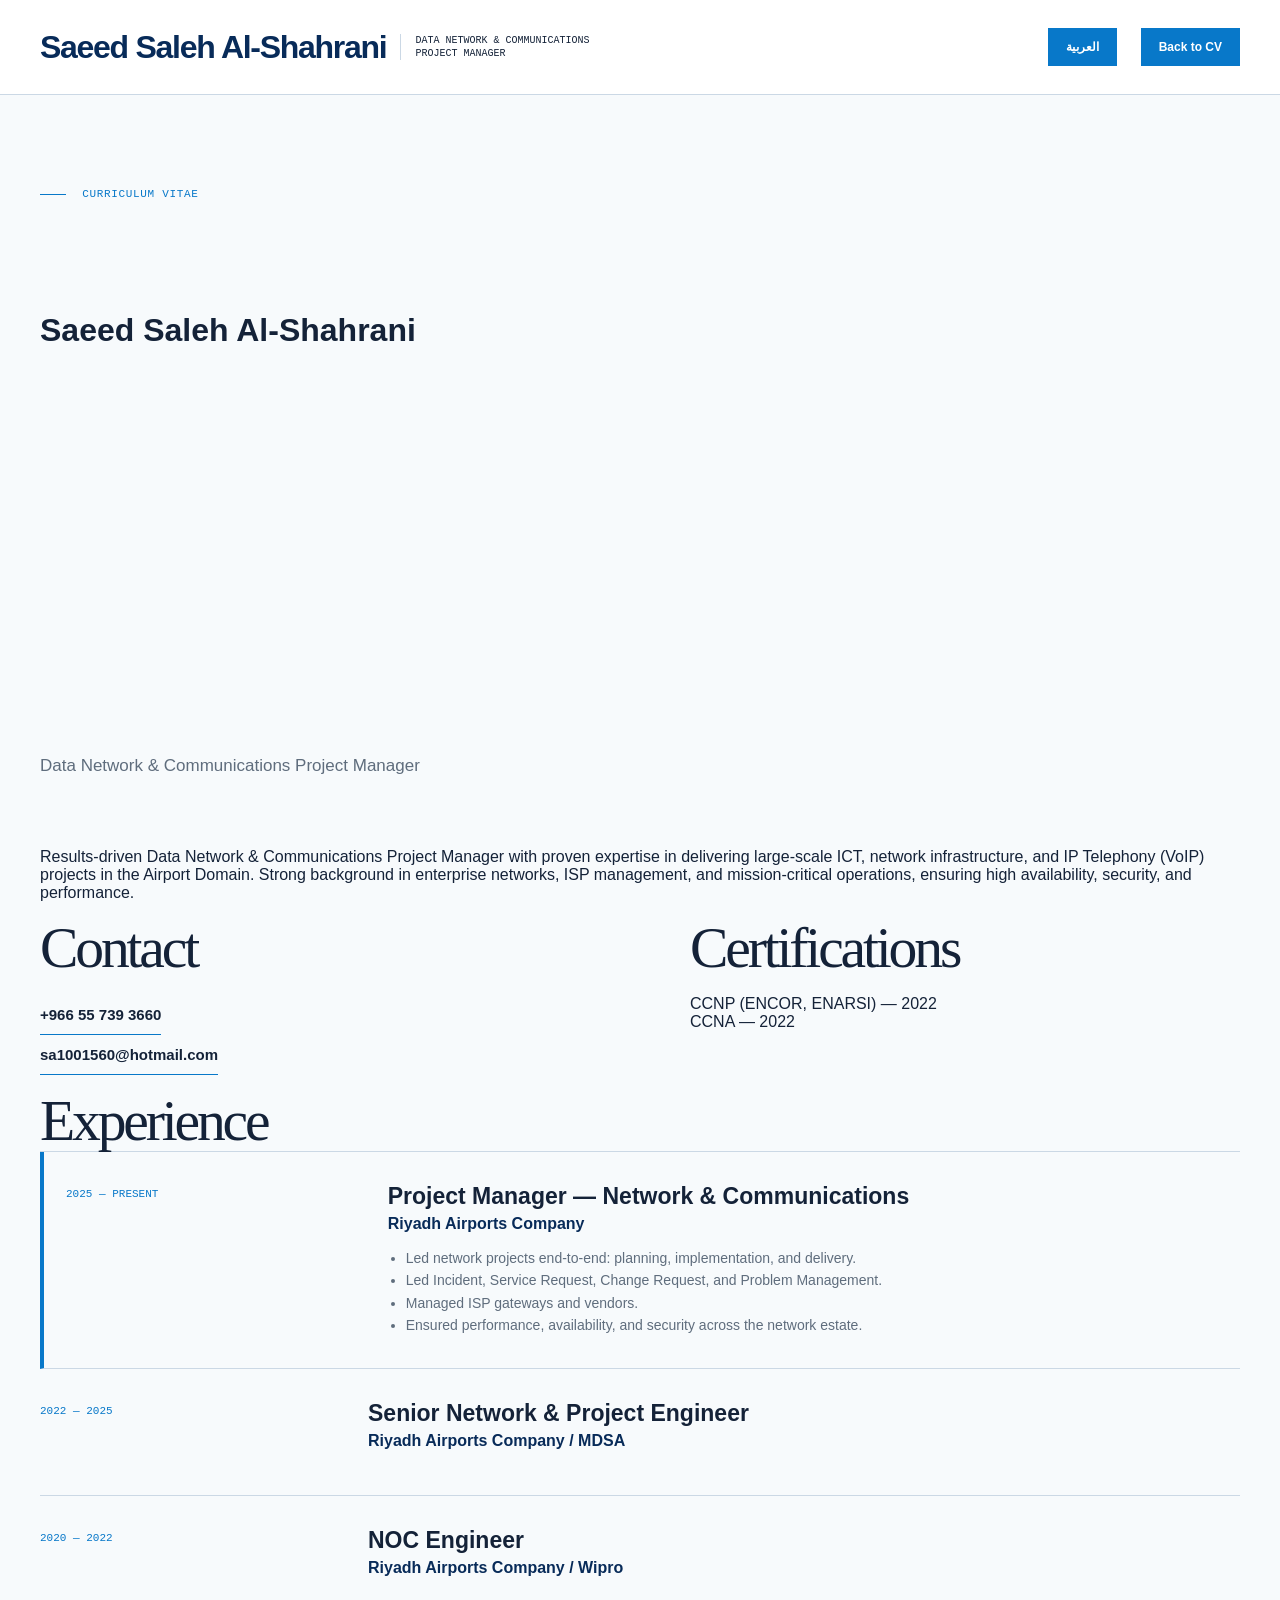
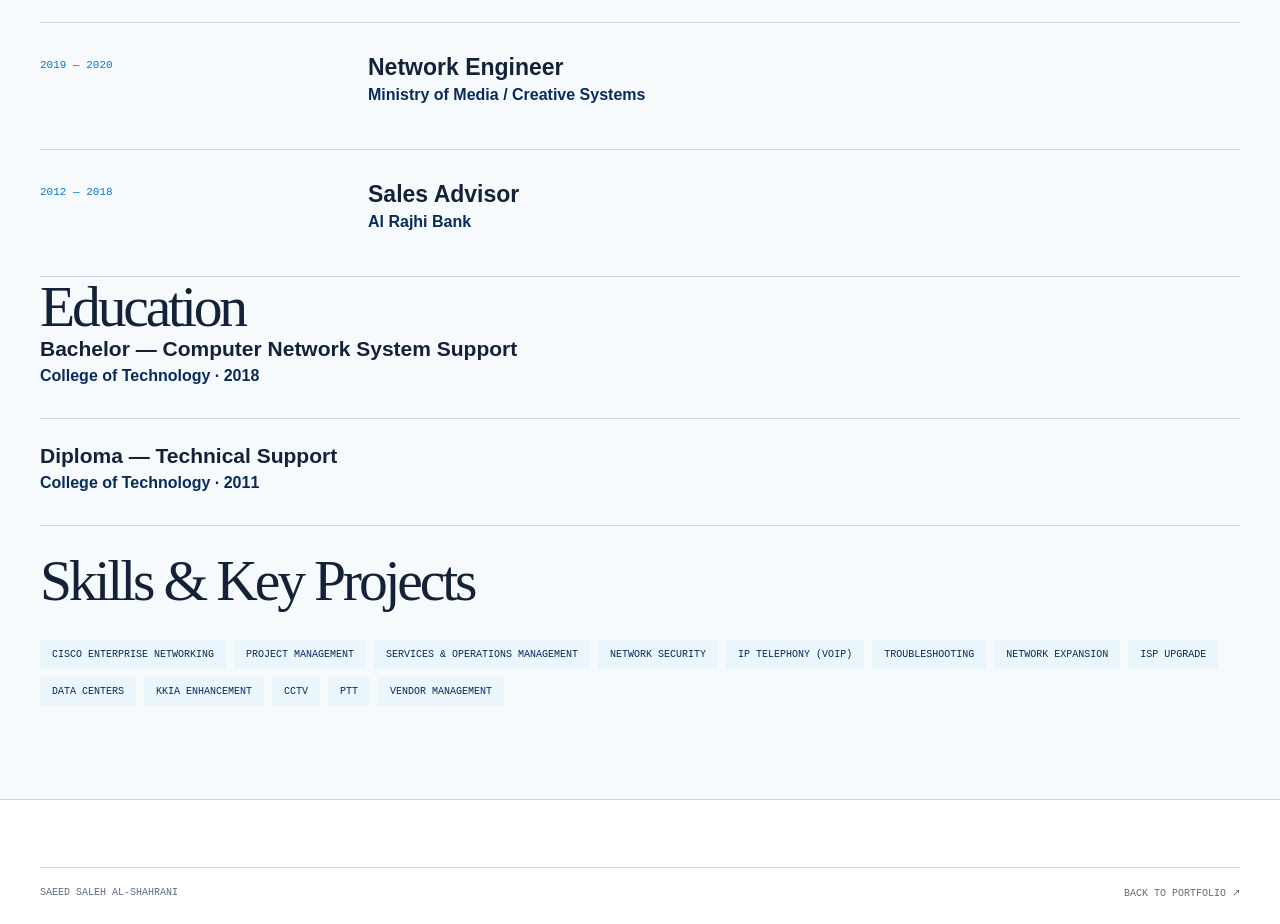
==== commit 76709bde: "Publish Saeed Al-Shahrani CV website" ====
--- a/cv-en.html
+++ b/cv-en.html
@@ -3,34 +3,23 @@
 <head>
   <meta charset="utf-8">
   <meta name="viewport" content="width=device-width, initial-scale=1">
-  <meta name="description" content="Eyad Basabrain — Senior Technical Program Manager, PMO and digital transformation leader.">
-  <title>Eyad Basabrain | CV</title>
-  <link rel="preconnect" href="https://fonts.googleapis.com">
-  <link rel="preconnect" href="https://fonts.gstatic.com" crossorigin>
-  <link href="https://fonts.googleapis.com/css2?family=IBM+Plex+Mono:wght@400;500&family=Manrope:wght@400;500;600;700&family=DM+Serif+Display:ital@0;1&display=swap" rel="stylesheet">
-  <style>
-    :root{--ink:#181818;--red:#e21b2d;--paper:#f7f7f5;--muted:#717171;--line:#d8d8d4;--soft:#ececea}*{box-sizing:border-box}html{scroll-behavior:smooth}body{margin:0;background:var(--paper);color:var(--ink);font-family:'Manrope',sans-serif}.page-width{width:min(1120px,calc(100% - 80px));margin:auto}a{color:inherit;text-decoration:none}.cv-header{background:#fff;border-bottom:1px solid var(--line);position:sticky;top:0;z-index:3}.cv-header-inner{height:76px;display:flex;align-items:center;justify-content:space-between}.cv-brand{display:flex;align-items:center;gap:14px}.qs-mark{font:bold 38px/1 Arial,sans-serif;letter-spacing:-.16em}.brand-copy{font:10px/1.2 'IBM Plex Mono',monospace;text-transform:uppercase;border-left:1px solid var(--line);padding-left:14px}.cv-nav{display:flex;align-items:center;gap:25px;font:10px 'IBM Plex Mono',monospace;text-transform:uppercase}.cv-nav a:hover{color:var(--red)}.return-link{color:var(--red)}.cv-hero{padding:91px 0 78px;border-bottom:1px solid var(--line)}.eyebrow{font:11px 'IBM Plex Mono',monospace;text-transform:uppercase;letter-spacing:.06em;color:var(--red);margin:0 0 21px}.cv-hero h1{font:400 clamp(42px,6vw,76px)/1.04 'DM Serif Display',serif;letter-spacing:-.06em;max-width:870px;margin:0 0 23px}.cv-hero h1 i{font-style:italic}.cv-sub{color:var(--muted);font-size:16px;line-height:1.6;max-width:720px;margin:0 0 27px}.badges{display:flex;flex-wrap:wrap;gap:8px}.badge{border:1px solid var(--red);color:var(--red);font:10px 'IBM Plex Mono',monospace;padding:7px 11px;text-transform:uppercase}.cv-section{padding:68px 0;border-bottom:1px solid var(--line)}.section-label{font:11px 'IBM Plex Mono',monospace;text-transform:uppercase;color:var(--red);letter-spacing:.06em;margin-bottom:13px}.section-title{font:400 37px 'DM Serif Display',serif;letter-spacing:-.05em;margin:0 0 30px}.profile-grid{display:grid;grid-template-columns:2fr 1fr;gap:80px}.profile-copy p{color:var(--muted);font-size:15px;line-height:1.65;margin:0 0 16px}.profile-stats{border-left:1px solid var(--line);padding-left:35px;display:flex;flex-direction:column;gap:25px}.stat-number{font:32px 'DM Serif Display',serif;color:var(--red)}.stat-label{font:10px 'IBM Plex Mono',monospace;color:var(--muted);text-transform:uppercase}.edu-item{border-top:1px solid var(--line);padding:18px 0}.edu-item:first-of-type{border-top:0;padding-top:0}.edu-degree{font:600 17px 'DM Serif Display',serif}.edu-school{font-size:13px;color:var(--red);margin:4px 0}.edu-subjects{font-size:12px;color:var(--muted);line-height:1.5}.exp-item{display:grid;grid-template-columns:180px 1fr;gap:45px;border-top:1px solid var(--line);padding:26px 0}.exp-period{font:11px 'IBM Plex Mono',monospace;color:var(--red);line-height:1.5}.exp-role{font:600 19px 'DM Serif Display',serif}.exp-org{font-size:13px;color:var(--red);margin:5px 0 13px}.exp-desc{list-style:none;margin:0;padding:0;color:var(--muted);font-size:13px;line-height:1.55}.exp-desc li{margin:6px 0;padding-left:18px;position:relative}.exp-desc li:before{content:'+';position:absolute;left:0;color:var(--red)}.columns{display:grid;grid-template-columns:1fr 1fr;gap:70px}.list{list-style:none;padding:0;margin:0;color:var(--muted);font-size:14px;line-height:1.65}.list li{border-bottom:1px solid var(--line);padding:11px 0}.list li:before{content:'↗';color:var(--red);margin-right:10px}.skill-list{display:flex;flex-wrap:wrap;gap:8px}.skill{border:1px solid var(--line);padding:9px 12px;font:11px 'IBM Plex Mono',monospace}.cv-contact{background:var(--ink);color:#fff;padding:70px 0}.contact-grid{display:flex;justify-content:space-between;align-items:end}.cv-contact h2{font:400 46px 'DM Serif Display',serif;letter-spacing:-.06em;margin:0}.cv-contact h2 i{color:var(--red)}.contact-details{font:12px 'IBM Plex Mono',monospace;line-height:2;text-align:right}.contact-details a{color:var(--red)}.cv-footer{padding:24px 0;font:10px 'IBM Plex Mono',monospace;text-transform:uppercase;color:var(--muted);display:flex;justify-content:space-between}@media(max-width:700px){.page-width{width:calc(100% - 36px)}.cv-header-inner{height:auto;min-height:70px}.cv-nav{gap:12px;font-size:9px}.cv-nav a:not(.return-link){display:none}.cv-hero{padding:57px 0}.cv-hero h1{font-size:47px}.profile-grid,.columns{display:block}.profile-stats{border-left:0;border-top:1px solid var(--line);padding:22px 0 0;margin-top:30px;display:grid;grid-template-columns:repeat(3,1fr);gap:12px}.stat-number{font-size:27px}.stat-label{font-size:8px}.exp-item{display:block;padding:22px 0}.exp-period{margin-bottom:8px}.section-title{font-size:32px}.contact-grid{display:block}.contact-details{text-align:left;margin-top:27px}.cv-footer{display:block;line-height:1.8}.cv-footer span{display:block}}
-    .eyad-wordmark{font:700 31px/1 'Manrope',sans-serif;letter-spacing:-.06em}.cert-grid{display:grid;grid-template-columns:repeat(3,1fr);gap:16px}.cert-card{border:1px solid var(--line);padding:23px 21px;display:flex;flex-direction:column;min-height:205px}.cert-card:hover{border-color:var(--red)}.cert-name{font:400 24px 'DM Serif Display',serif;color:var(--red);margin-bottom:7px}.cert-full{font-size:13px;line-height:1.4}.cert-number{font:10px 'IBM Plex Mono',monospace;color:var(--muted);margin-top:12px}.cert-button{display:inline-block;align-self:flex-start;background:var(--red);color:#fff;padding:10px 12px;margin-top:auto;font:10px 'IBM Plex Mono',monospace;text-transform:uppercase}.cert-button span{margin-left:7px}@media(max-width:700px){.cert-grid{grid-template-columns:1fr}.cert-card{min-height:180px}}
-      .eyad-wordmark{font:700 31px/1 'Manrope',sans-serif;letter-spacing:-.06em}.cert-grid{display:grid;grid-template-columns:repeat(3,1fr);gap:16px}.cert-card{border:1px solid var(--line);padding:23px 21px;display:flex;flex-direction:column;min-height:205px}.cert-card:hover{border-color:var(--red)}.cert-name{font:400 24px 'DM Serif Display',serif;color:var(--red);margin-bottom:7px}.cert-full{font-size:13px;line-height:1.4}.cert-number{font:10px 'IBM Plex Mono',monospace;color:var(--muted);margin-top:12px}.cert-button{display:inline-block;align-self:flex-start;background:var(--red);color:#fff;padding:10px 12px;margin-top:auto;font:10px 'IBM Plex Mono',monospace;text-transform:uppercase}.cert-button span{margin-left:7px}.cert-button.disabled{background:var(--line);color:var(--muted);cursor:not-allowed}.cv-section[id="certifications"]:has(+ .cv-section[id="certifications"]){display:none}@media(max-width:700px){.cert-grid{grid-template-columns:1fr}.cert-card{min-height:180px}.eyad-wordmark{font-size:24px}.brand-copy{font-size:8px}}
-    @media(max-width:700px){.eyad-wordmark{font-size:24px}.brand-copy{font-size:8px}}
-    .cv-download-button{display:inline-block;background:var(--red);color:#fff;padding:12px 16px;margin-top:24px;font:10px 'IBM Plex Mono',monospace;text-transform:uppercase}.cv-download-button:hover{background:var(--ink)}
-  </style>
-  <link rel="stylesheet" href="cv-rtl.css">
-  <link rel="stylesheet" href="cv-name.css">
+  <meta name="description" content="Saeed Saleh Al-Shahrani — Data Network & Communications Project Manager.">
+  <title>Saeed Saleh Al-Shahrani | CV</title>
+  <link rel="stylesheet" href="styles.css">
+  <style>.ey-wordmark{font-size:clamp(20px,3vw,32px);letter-spacing:-.04em;white-space:nowrap}@media(max-width:760px){.ey-wordmark{font-size:20px;white-space:normal}}</style>
 </head>
 <body>
-  <header class="cv-header"><div class="page-width cv-header-inner"><a class="cv-brand" href="index.html"><span class="eyad-wordmark">Eyad Basabrain</span><span class="arabic-name">إياد باصبرين</span><span class="brand-copy">Quality Solution<br>GRC &amp; IT-PMO Advisory</span></a><nav class="cv-nav" aria-label="CV navigation"><button class="cv-language-toggle" type="button" aria-pressed="false" data-cv-language>العربية</button><a href="#about">About</a><a href="#experience">Experience</a><a href="#certifications">Certifications</a><a href="#contact">Contact</a><a class="return-link" href="index.html">Return to QS ↗</a></nav></div></header>
-  <main>
-    <section class="cv-hero"><div class="page-width"><p class="eyebrow">Senior Technical Program Manager · PMO &amp; Digital Transformation Leader</p><h1>Turning strategy into <i>execution</i> across organizations.</h1><p class="cv-sub">13+ years leading technology, infrastructure, and cybersecurity programs. Focused on PMO governance, delivery visibility, and cross-functional leadership — aligned with ISO 27001, NCA, COBIT, and PMI practices. Based in Riyadh, Saudi Arabia.</p><div class="badges"><span class="badge">EMBA</span><span class="badge">CISSP®</span><span class="badge">PMP®</span><span class="badge">PMI-ACP®</span><span class="badge">GRCP</span><span class="badge">GRCA</span><span class="badge">CCNP</span><span class="badge">KNX</span></div></div></section>
-    <section class="cv-section" id="about"><div class="page-width"><p class="section-label">Profile</p><h2 class="section-title">About</h2><div class="profile-grid"><div class="profile-copy"><p>I'm a Technical Program and Project Manager with more than 13 years of experience leading technology, infrastructure, and cybersecurity initiatives across government and aviation sectors in Saudi Arabia.</p><p>I focus on turning strategy into execution — building strong PMO governance, improving delivery visibility, and leading cross-functional teams through complex programs. My background combines hands-on technical knowledge with program leadership aligned to ISO 27001, NCA, COBIT, and PMI practices.</p><p>Currently I lead the IT-PMO at the National Center of Vegetation Cover Development (NCVC), having built it from the ground up using a Build–Operate–Transfer approach grounded in international standards and frameworks.</p></div><div class="profile-stats"><div><div class="stat-number">13+</div><div class="stat-label">Years experience</div></div><div><div class="stat-number">50M+</div><div class="stat-label">SAR in programs delivered</div></div><div><div class="stat-number">20+</div><div class="stat-label">Infrastructure &amp; cybersecurity projects</div></div></div></div></div></section>
-    <section class="cv-section"><div class="page-width"><p class="section-label">Academic background</p><h2 class="section-title">Education</h2><div class="edu-item"><div class="edu-degree">Executive MBA</div><div class="edu-school">King Abdulaziz University</div><div class="edu-subjects">Project Management, Management of Information Systems, Economics, Corporate Finance, Managerial Accounting</div></div><div class="edu-item"><div class="edu-degree">B.Sc. Electrical &amp; Computer Engineering</div><div class="edu-school">King Abdulaziz University</div><div class="edu-subjects">Engineering Design, Electrical Circuits, Electronics, Programming (Java, C#), Databases, Communication &amp; Network Engineering</div></div></div></section>
-    <section class="cv-section" id="experience"><div class="page-width"><p class="section-label">Career</p><h2 class="section-title">Experience</h2><div class="exp-item"><div class="exp-period">Jan 2024 — Present</div><div><div class="exp-role">IT Program Manager</div><div class="exp-org">National Center of Vegetation Cover Development (NCVC)</div><ul class="exp-desc"><li>Built an IT-PMO from the ground up using a Build–Operate–Transfer approach grounded in international standards and frameworks.</li><li>Worked with executive leadership to drive digital transformation initiatives including GIS and AI programs.</li><li>Introduced portfolio governance practices and automated PMO reporting workflows for real-time delivery, risk, and budget visibility.</li><li>Led preparation of SOWs and RFPs, supporting vendor evaluation and onboarding.</li></ul></div></div><div class="exp-item"><div class="exp-period">Mar 2022 — Jan 2024</div><div><div class="exp-role">IT Project Manager</div><div class="exp-org">Wipro / Riyadh Airports</div><ul class="exp-desc"><li>Managed infrastructure and cybersecurity projects supporting critical airport operations.</li><li>Led modernization of enterprise networks and coordinated engineering, cybersecurity, and vendor teams.</li><li>Delivered infrastructure migrations with zero operational downtime and provided executive-level reporting.</li></ul></div></div><div class="exp-item"><div class="exp-period">Feb 2015 — Mar 2022</div><div><div class="exp-role">IT Project Manager / Network Specialist</div><div class="exp-org">National Water Company</div><ul class="exp-desc"><li>Delivered enterprise Data Center and Disaster Recovery programs supporting critical services.</li><li>Implemented IT/OT network separation and led modernization of network and security platforms.</li></ul></div></div><div class="exp-item"><div class="exp-period">Feb 2013 — Feb 2015</div><div><div class="exp-role">Network Engineer</div><div class="exp-org">ICAD</div><ul class="exp-desc"><li>Implemented enterprise networking solutions supporting aviation operational systems.</li><li>Configured routing, switching, and firewall environments for secure operations.</li></ul></div></div></div></section>
-    <section class="cv-section" id="certifications"><div class="page-width"><p class="section-label">Certifications</p><h2 class="section-title">Verified credentials</h2><p class="cv-sub">Tap “View Certificate” to open the verified PDF.</p><div class="cert-grid"><article class="cert-card"><h3 class="cert-name">CISSP®</h3><p class="cert-full">Certified Information Systems Security Professional — ISC2</p><p class="cert-number">Cert #2851874</p><a class="cert-button" href="Cert/CISSP.pdf" target="_blank" rel="noopener">View Certificate <span>↗</span></a></article><article class="cert-card"><h3 class="cert-name">PMP®</h3><p class="cert-full">Project Management Professional — PMI</p><p class="cert-number">Cert #2558722</p><a class="cert-button" href="Cert/pmp.pdf" target="_blank" rel="noopener">View Certificate <span>↗</span></a></article><article class="cert-card"><h3 class="cert-name">PMI-ACP®</h3><p class="cert-full">Agile Certified Practitioner — PMI</p><p class="cert-number">Cert #3369928</p><a class="cert-button" href="Cert/pmi-acp.pdf" target="_blank" rel="noopener">View Certificate <span>↗</span></a></article><article class="cert-card"><h3 class="cert-name">GRCP</h3><p class="cert-full">Certified GRC Professional — OCEG</p><p class="cert-number">Cert #179077139</p><a class="cert-button" href="Cert/grcp.pdf" target="_blank" rel="noopener">View Certificate <span>↗</span></a></article><article class="cert-card"><h3 class="cert-name">GRCA</h3><p class="cert-full">Certified GRC Auditor — OCEG</p><p class="cert-number">Cert #179224276</p><a class="cert-button" href="Cert/grca.pdf" target="_blank" rel="noopener">View Certificate <span>↗</span></a></article><article class="cert-card"><h3 class="cert-name">CCNP</h3><p class="cert-full">Cisco Certified Network Professional</p><p class="cert-number">Cisco certification</p><a class="cert-button" href="Cert/ccnp.pdf" target="_blank" rel="noopener">View Certificate <span>↗</span></a></article></div></div></section>
-      <section class="cv-section" id="certifications"><div class="page-width"><p class="section-label">Certifications</p><h2 class="section-title">Verified credentials</h2><p class="cv-sub">Tap “View Certificate” to open the verified PDF.</p><div class="cert-grid"><article class="cert-card"><h3 class="cert-name">CISSP®</h3><p class="cert-full">Certified Information Systems Security Professional — ISC2</p><p class="cert-number">Cert #2851874</p><a class="cert-button" href="Cert/CISSP.pdf" target="_blank" rel="noopener">View Certificate <span>↗</span></a></article><article class="cert-card"><h3 class="cert-name">PMP®</h3><p class="cert-full">Project Management Professional — PMI</p><p class="cert-number">Cert #2558722</p><a class="cert-button" href="Cert/pmp.pdf" target="_blank" rel="noopener">View Certificate <span>↗</span></a></article><article class="cert-card"><h3 class="cert-name">PMI-ACP®</h3><p class="cert-full">Agile Certified Practitioner — PMI</p><p class="cert-number">Cert #3369928</p><a class="cert-button" href="Cert/pmi-acp.pdf" target="_blank" rel="noopener">View Certificate <span>↗</span></a></article><article class="cert-card"><h3 class="cert-name">GRCP</h3><p class="cert-full">Certified GRC Professional — OCEG</p><p class="cert-number">Cert #179077139</p><a class="cert-button" href="Cert/grcp.pdf" target="_blank" rel="noopener">View Certificate <span>↗</span></a></article><article class="cert-card"><h3 class="cert-name">GRCA</h3><p class="cert-full">Certified GRC Auditor — OCEG</p><p class="cert-number">Cert #179224276</p><a class="cert-button" href="Cert/grca.pdf" target="_blank" rel="noopener">View Certificate <span>↗</span></a></article><article class="cert-card"><h3 class="cert-name">CCNP</h3><p class="cert-full">Cisco Certified Network Professional</p><p class="cert-number">Cisco certification</p><span class="cert-button disabled">Certificate pending</span></article><article class="cert-card"><h3 class="cert-name">IAIP</h3><p class="cert-full">Professional certification</p><p class="cert-number">Certificate file uploaded</p><a class="cert-button" href="Cert/IAIP.pdf" target="_blank" rel="noopener">View Certificate <span>↗</span></a></article></div></div></section>
-    <section class="cv-section"><div class="page-width columns"><div><p class="section-label">Selected impact</p><h2 class="section-title">Projects</h2><ul class="list"><li>IT-PMO Build–Operate–Transfer</li><li>GIS and AI digital transformation programs</li><li>Enterprise Data Center and Disaster Recovery</li><li>IT/OT network separation</li><li>Airport infrastructure modernization</li></ul></div><div><p class="section-label">Core capability</p><h2 class="section-title">Skills</h2><div class="skill-list"><span class="skill">PMO Governance</span><span class="skill">Program Management</span><span class="skill">Risk Management</span><span class="skill">Digital Transformation</span><span class="skill">Cybersecurity</span><span class="skill">Stakeholder Leadership</span><span class="skill">Vendor Management</span><span class="skill">Network Engineering</span></div></div></div></section>
-    <section class="cv-contact" id="contact"><div class="page-width contact-grid"><h2>Let’s make the next<br><i>move clear.</i></h2><div class="contact-details"><div>Eyad Basabrain</div><a href="mailto:eyad.emb@gmail.com">eyad.emb@gmail.com</a><div>Riyadh, Saudi Arabia</div><a href="https://www.linkedin.com/in/eyad-basabrain-mba-cissp-pmp-agile-grca-grcp-82798b46/" target="_blank" rel="noopener">LinkedIn / Eyad Basabrain ↗</a></div></div></section>
-  </main>
-  <footer class="cv-footer page-width"><span>© 2026 Eyad Basabrain</span><span>Quality Solution · GRC / PMO / IT DELIVERY</span></footer>
-  <script src="cv-ar.js"></script>
+  <header class="site-header"><div class="utility-bar page-width"><a class="ey-logo" href="index.html"><span class="ey-wordmark">Saeed Saleh Al-Shahrani</span><span class="ey-tagline">Data Network &amp; Communications<br>Project Manager</span></a><div class="utility-actions"><a class="contact-button" href="index.html?lang=ar">العربية</a><a class="contact-button" href="index.html">Back to CV</a></div></div></header>
+  <main class="cv-section"><div class="page-width">
+    <p class="eyebrow"><span></span> Curriculum Vitae</p>
+    <h1 class="hero h1">Saeed Saleh Al-Shahrani</h1>
+    <p class="hero-deck">Data Network &amp; Communications Project Manager</p>
+    <p class="profile-copy">Results-driven Data Network &amp; Communications Project Manager with proven expertise in delivering large-scale ICT, network infrastructure, and IP Telephony (VoIP) projects in the Airport Domain. Strong background in enterprise networks, ISP management, and mission-critical operations, ensuring high availability, security, and performance.</p>
+    <div class="two-column"><div><h2>Contact</h2><p><a class="contact-email" href="tel:+966557393660">+966 55 739 3660</a><a class="contact-email" href="mailto:sa1001560@hotmail.com">sa1001560@hotmail.com</a></p></div><div><h2>Certifications</h2><p>CCNP (ENCOR, ENARSI) — 2022<br>CCNA — 2022</p></div></div>
+    <h2>Experience</h2><div class="timeline"><article class="timeline-item current"><div class="exp-period">2025 — Present</div><div><h3>Project Manager — Network &amp; Communications</h3><p class="exp-org">Riyadh Airports Company</p><ul><li>Led network projects end-to-end: planning, implementation, and delivery.</li><li>Led Incident, Service Request, Change Request, and Problem Management.</li><li>Managed ISP gateways and vendors.</li><li>Ensured performance, availability, and security across the network estate.</li></ul></div></article><article class="timeline-item"><div class="exp-period">2022 — 2025</div><div><h3>Senior Network &amp; Project Engineer</h3><p class="exp-org">Riyadh Airports Company / MDSA</p></div></article><article class="timeline-item"><div class="exp-period">2020 — 2022</div><div><h3>NOC Engineer</h3><p class="exp-org">Riyadh Airports Company / Wipro</p></div></article><article class="timeline-item"><div class="exp-period">2019 — 2020</div><div><h3>Network Engineer</h3><p class="exp-org">Ministry of Media / Creative Systems</p></div></article><article class="timeline-item"><div class="exp-period">2012 — 2018</div><div><h3>Sales Advisor</h3><p class="exp-org">Al Rajhi Bank</p></div></article></div>
+    <h2>Education</h2><div class="edu-item"><h3>Bachelor — Computer Network System Support</h3><p>College of Technology · 2018</p></div><div class="edu-item"><h3>Diploma — Technical Support</h3><p>College of Technology · 2011</p></div>
+    <h2>Skills &amp; Key Projects</h2><div class="profile-tags"><span>Cisco Enterprise Networking</span><span>Project Management</span><span>Services &amp; Operations Management</span><span>Network Security</span><span>IP Telephony (VoIP)</span><span>Troubleshooting</span><span>Network Expansion</span><span>ISP Upgrade</span><span>Data Centers</span><span>KKIA Enhancement</span><span>CCTV</span><span>PTT</span><span>Vendor Management</span></div>
+  </div></main>
+  <footer class="site-footer"><div class="page-width footer-bottom"><span>Saeed Saleh Al-Shahrani</span><a href="index.html">Back to portfolio ↗</a></div></footer>
 </body>
 </html>
--- a/styles.css
+++ b/styles.css
@@ -0,0 +1 @@
+:root{--navy:#082b59;--blue:#0878c9;--sky:#eaf5fc;--ink:#142238;--muted:#5f6d7d;--line:#cbd8e5;--paper:#f7fafc;--white:#fff}*{box-sizing:border-box}html{scroll-behavior:smooth}body{margin:0;background:var(--paper);color:var(--ink);font-family:'DM Sans',sans-serif}a{color:inherit;text-decoration:none}button{font:inherit;color:inherit}.page-width{width:min(1240px,calc(100% - 80px));margin:auto}.site-header{background:var(--white);border-bottom:1px solid var(--line);position:relative;z-index:5}.utility-bar{height:94px;display:flex;align-items:center;justify-content:space-between}.ey-logo{display:flex;align-items:center;gap:14px}.ey-wordmark{font:700 43px/1 'DM Sans',sans-serif;letter-spacing:-.12em;color:var(--navy)}.ey-tagline{font:10px/1.3 'IBM Plex Mono',monospace;text-transform:uppercase;border-left:1px solid var(--line);padding-left:14px}.utility-actions{display:flex;gap:24px;align-items:center}.region-label,.nav-links a,.region-link,.eyebrow,.footer-bottom,.footer-links{font:11px 'IBM Plex Mono',monospace;text-transform:uppercase}.region-label,.icon-button{border:0;background:none;cursor:pointer}.icon-button{padding:8px}.icon-button svg{width:20px;height:20px;fill:none;stroke:currentColor;stroke-width:1.7}.contact-button,.blue-button{background:var(--blue);color:#fff;padding:12px 18px;font-size:12px;font-weight:700}.main-nav{height:52px;display:flex;align-items:center;justify-content:space-between;border-top:1px solid var(--line)}.nav-links{height:100%;display:flex;gap:31px}.nav-links a{display:flex;align-items:center;border-bottom:3px solid transparent}.nav-links a.active{border-color:var(--blue)}.region-link span,.text-link span,.blue-button span,.contact-email span,.contact-link span{color:var(--blue);font-size:16px;margin-left:8px}.language-options,.search-panel{display:none}.language-options.open,.search-panel.open{display:flex}.language-options{gap:25px;padding:17px 0;border-top:1px solid var(--line);font:11px 'IBM Plex Mono',monospace}.language-options .active{color:var(--blue)}.search-panel{padding:18px 0 22px;border-top:1px solid var(--line);flex-direction:column;gap:9px}.search-panel label{font:11px 'IBM Plex Mono',monospace;text-transform:uppercase}.search-field{display:flex;max-width:640px}.search-field input{flex:1;border:1px solid var(--line);padding:13px;font:14px 'DM Sans',sans-serif}.search-field button{border:0;background:var(--navy);color:#fff;padding:0 18px}.menu-toggle{display:none}.hero{display:grid;grid-template-columns:1.25fr .75fr;min-height:500px;padding-top:88px;padding-bottom:82px}.hero-copy{padding-right:70px}.eyebrow{color:var(--blue);letter-spacing:.06em;margin:0 0 24px}.eyebrow span{display:inline-block;background:var(--blue);height:1px;width:26px;vertical-align:middle;margin-right:9px}.hero h1,.cv-section h2,.blue-section h2,.contact-section h2{font:400 clamp(42px,5.8vw,76px)/1.05 'Libre Baskerville',serif;letter-spacing:-.055em;margin:0}.hero h1{max-width:750px}.hero h1 i,.cv-section h2 i,.blue-section h2 i,.contact-section h2 i{font-style:italic;color:var(--blue)}.hero-deck{color:var(--muted);font-size:17px;line-height:1.65;max-width:650px;margin:28px 0 32px}.hero-actions{display:flex;align-items:center;gap:28px}.text-link{font-size:12px;font-weight:600;border-bottom:1px solid var(--blue);padding-bottom:5px}.hero-panel{background:var(--navy);color:#fff;min-height:330px;display:flex;flex-direction:column;justify-content:space-between;padding:34px}.hero-initials{font:400 clamp(100px,15vw,190px)/.8 'Libre Baskerville',serif;color:#8bc7ef;letter-spacing:-.1em}.hero-panel-caption{border-top:1px solid #6d8cad;padding-top:17px;display:flex;justify-content:space-between;font:11px 'IBM Plex Mono',monospace;text-transform:uppercase}.hero-panel-caption strong{color:#fff}.stats-band{background:var(--blue);color:#fff}.stats-grid{display:grid;grid-template-columns:repeat(3,1fr);padding:31px 0}.stats-grid div{display:flex;align-items:baseline;gap:15px;padding:0 32px;border-left:1px solid #62a9d9}.stats-grid div:first-child{padding-left:0;border:0}.stats-grid strong{font:400 39px 'Libre Baskerville',serif}.stats-grid span{font:11px 'IBM Plex Mono',monospace;text-transform:uppercase}.cv-section{padding:93px 0;border-bottom:1px solid var(--line)}.profile-grid,.two-column,.credentials-grid{display:grid;grid-template-columns:1fr 1fr;gap:100px}.cv-section h2,.blue-section h2,.contact-section h2{font-size:clamp(35px,4.5vw,58px)}.profile-copy{padding-top:36px}.profile-copy p,.blue-section>div>p:not(.eyebrow),.contact-grid>div:last-child>p{font-size:16px;line-height:1.7;color:var(--muted);margin:0 0 22px}.profile-tags{display:flex;flex-wrap:wrap;gap:8px;margin-top:29px}.profile-tags span{background:var(--sky);color:var(--navy);font:10px 'IBM Plex Mono',monospace;text-transform:uppercase;padding:9px 12px}.experience-section{background:#fff}.section-heading{display:flex;justify-content:space-between;align-items:end;margin-bottom:52px}.section-intro{max-width:355px;color:var(--muted);font-size:14px;line-height:1.6;margin:0}.timeline{border-top:1px solid var(--line)}.timeline-item{display:grid;grid-template-columns:24% 1fr;gap:40px;padding:31px 0;border-bottom:1px solid var(--line)}.timeline-item.current{border-left:4px solid var(--blue);padding-left:22px}.exp-period{font:11px 'IBM Plex Mono',monospace;color:var(--blue);text-transform:uppercase;padding-top:5px}.timeline h3{font-size:23px;margin:0 0 5px}.exp-org{color:var(--navy);font-weight:600;margin:0 0 14px}.timeline ul{color:var(--muted);line-height:1.6;font-size:14px;margin:0;padding-left:18px}.blue-section{background:var(--navy);color:#fff;padding:90px 0}.blue-section .eyebrow,.blue-section h2 i{color:#8bc7ef}.blue-section .eyebrow span{background:#8bc7ef}.blue-section>div>p:not(.eyebrow){color:#c4d4e4;max-width:430px}.credential-list{border-top:1px solid #547391}.credential-list a{display:flex;align-items:center;justify-content:space-between;gap:20px;padding:19px 0;border-bottom:1px solid #547391}.credential-list strong{font:25px 'Libre Baskerville',serif;color:#8bc7ef}.credential-list span{font:12px 'IBM Plex Mono',monospace;text-align:right;color:#d7e5f0}.education-section h2{margin-bottom:0}.edu-item{padding:0 0 25px;margin-bottom:25px;border-bottom:1px solid var(--line)}.edu-item:last-child{margin-bottom:0}.edu-item h3{font-size:21px;margin:0 0 6px}.edu-item p{color:var(--navy);font-weight:600;margin:0 0 8px}.edu-item span{color:var(--muted);font-size:13px}.contact-section{background:var(--sky);padding:88px 0}.contact-grid{display:grid;grid-template-columns:1fr 1fr;gap:100px}.contact-grid>div:last-child{padding-top:30px}.contact-email,.contact-link{display:block;width:max-content;font-size:15px;font-weight:600;border-bottom:1px solid var(--blue);padding:11px 0}.site-footer{background:#fff;padding:38px 0 25px}.footer-top{display:flex;justify-content:space-between;align-items:center}.footer-links{display:flex;gap:25px}.footer-bottom{display:flex;justify-content:space-between;color:var(--muted);font-size:10px;border-top:1px solid var(--line);padding-top:19px;margin-top:29px}@media(max-width:760px){.page-width{width:calc(100% - 36px)}.utility-bar{height:77px}.ey-tagline,.region-label{display:none}.utility-actions{gap:8px}.contact-button{padding:10px 12px;font-size:10px}.main-nav{min-height:51px;height:auto}.menu-toggle{display:flex;align-items:center;gap:6px;border:0;background:none;padding:14px 0;font:10px 'IBM Plex Mono',monospace;text-transform:uppercase}.menu-toggle span{display:block;width:13px;height:1px;background:var(--ink)}.menu-toggle em{font-style:normal;margin-left:2px}.nav-links{display:none;position:absolute;top:128px;left:0;right:0;height:auto;background:#fff;padding:5px 18px 14px;flex-direction:column;gap:0;border-bottom:1px solid var(--line)}.nav-links.open{display:flex}.nav-links a{padding:12px 0}.region-link{font-size:9px}.hero{display:flex;flex-direction:column;padding-top:54px;padding-bottom:55px}.hero-copy{padding:0 0 42px}.hero h1{font-size:47px}.hero-deck{font-size:15px}.hero-panel{min-height:245px;padding:25px}.hero-initials{font-size:120px}.stats-grid{display:block;padding:0}.stats-grid div,.stats-grid div:first-child{padding:19px 0;border-left:0;border-bottom:1px solid #62a9d9}.stats-grid div:last-child{border-bottom:0}.stats-grid strong{font-size:32px}.cv-section,.blue-section,.contact-section{padding:59px 0}.profile-grid,.two-column,.credentials-grid,.contact-grid{display:block}.profile-copy,.contact-grid>div:last-child{padding-top:28px}.section-heading{display:block;margin-bottom:31px}.section-intro{margin-top:19px}.timeline-item{display:block;padding:25px 0}.exp-period{margin-bottom:12px}.timeline-item.current{padding-left:16px}.credential-list{margin-top:42px}.credential-list a{align-items:flex-start;flex-direction:column;gap:7px}.credential-list span{text-align:left}.education-section .two-column>div:last-child{margin-top:38px}.footer-top,.footer-bottom{display:block}.footer-links{margin-top:26px;gap:16px}.footer-bottom span{display:block;margin-top:8px}.hero-actions{align-items:flex-start;flex-direction:column;gap:20px}}
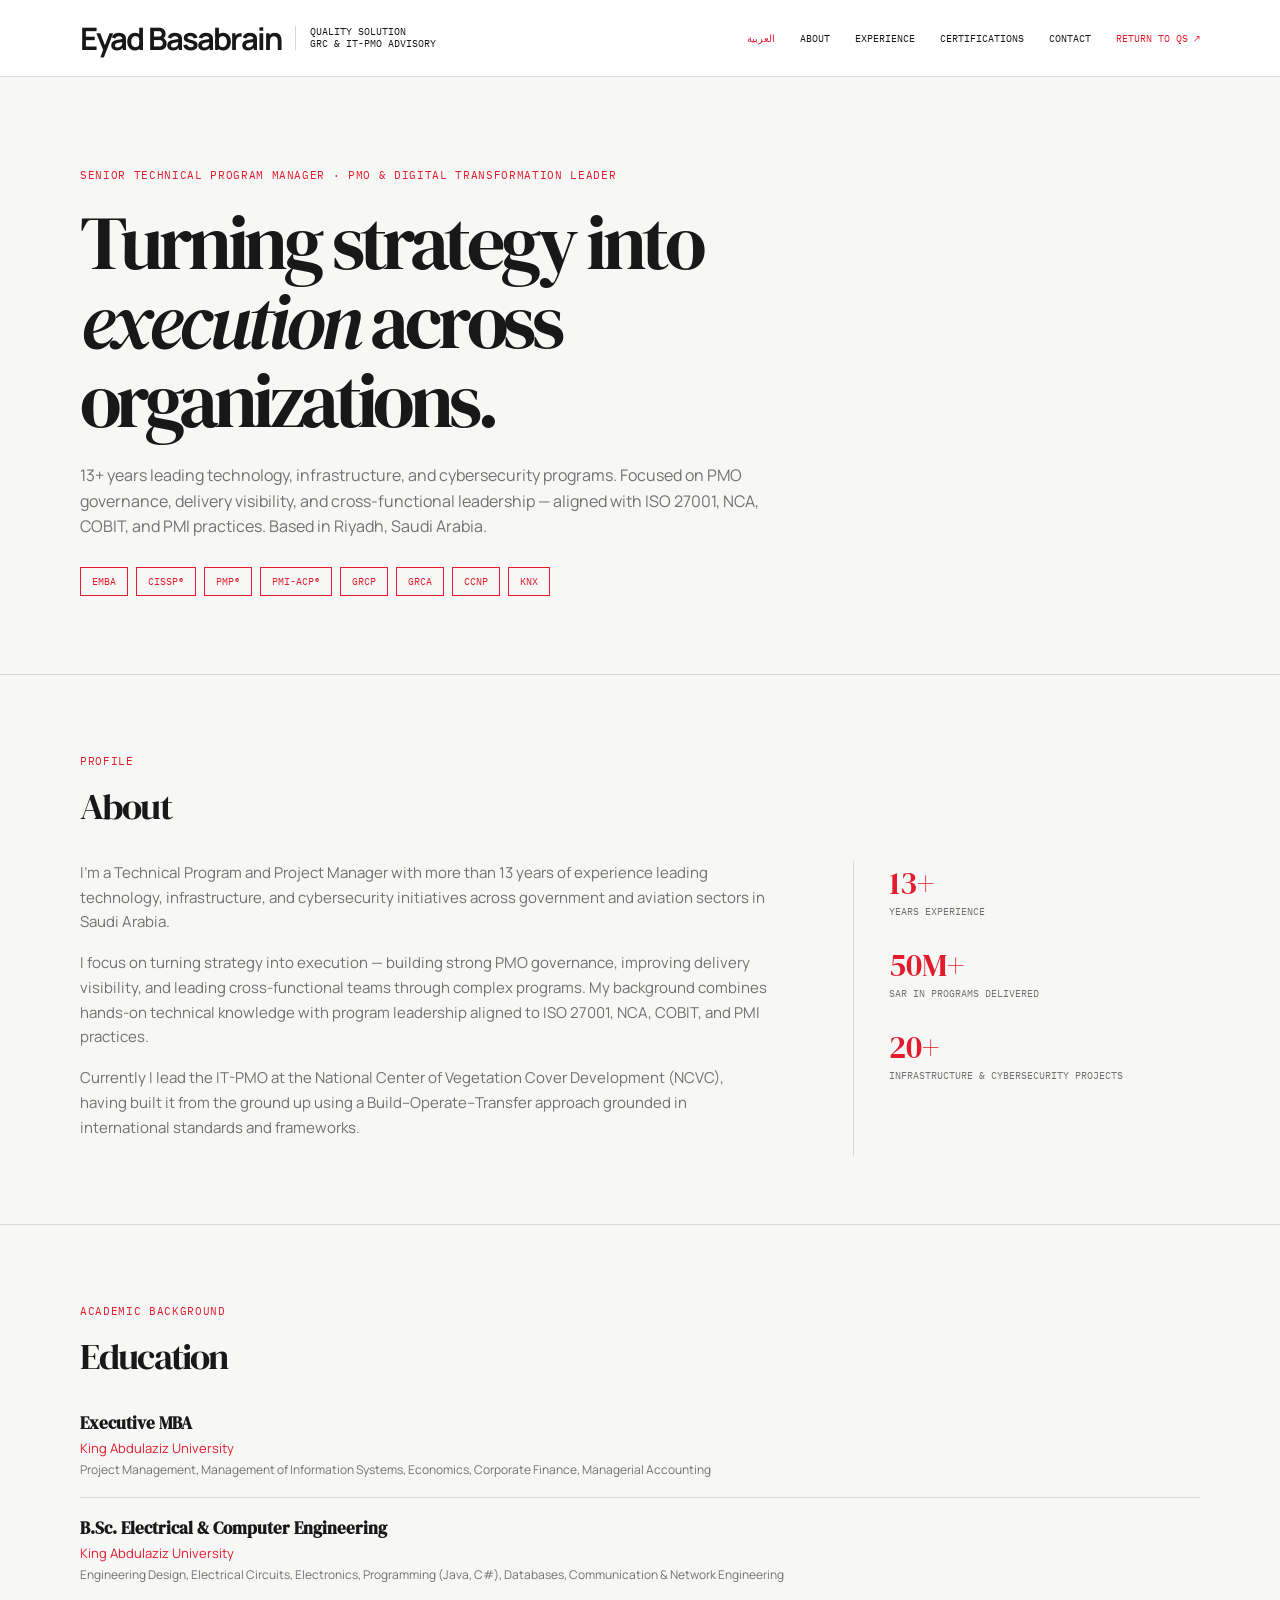
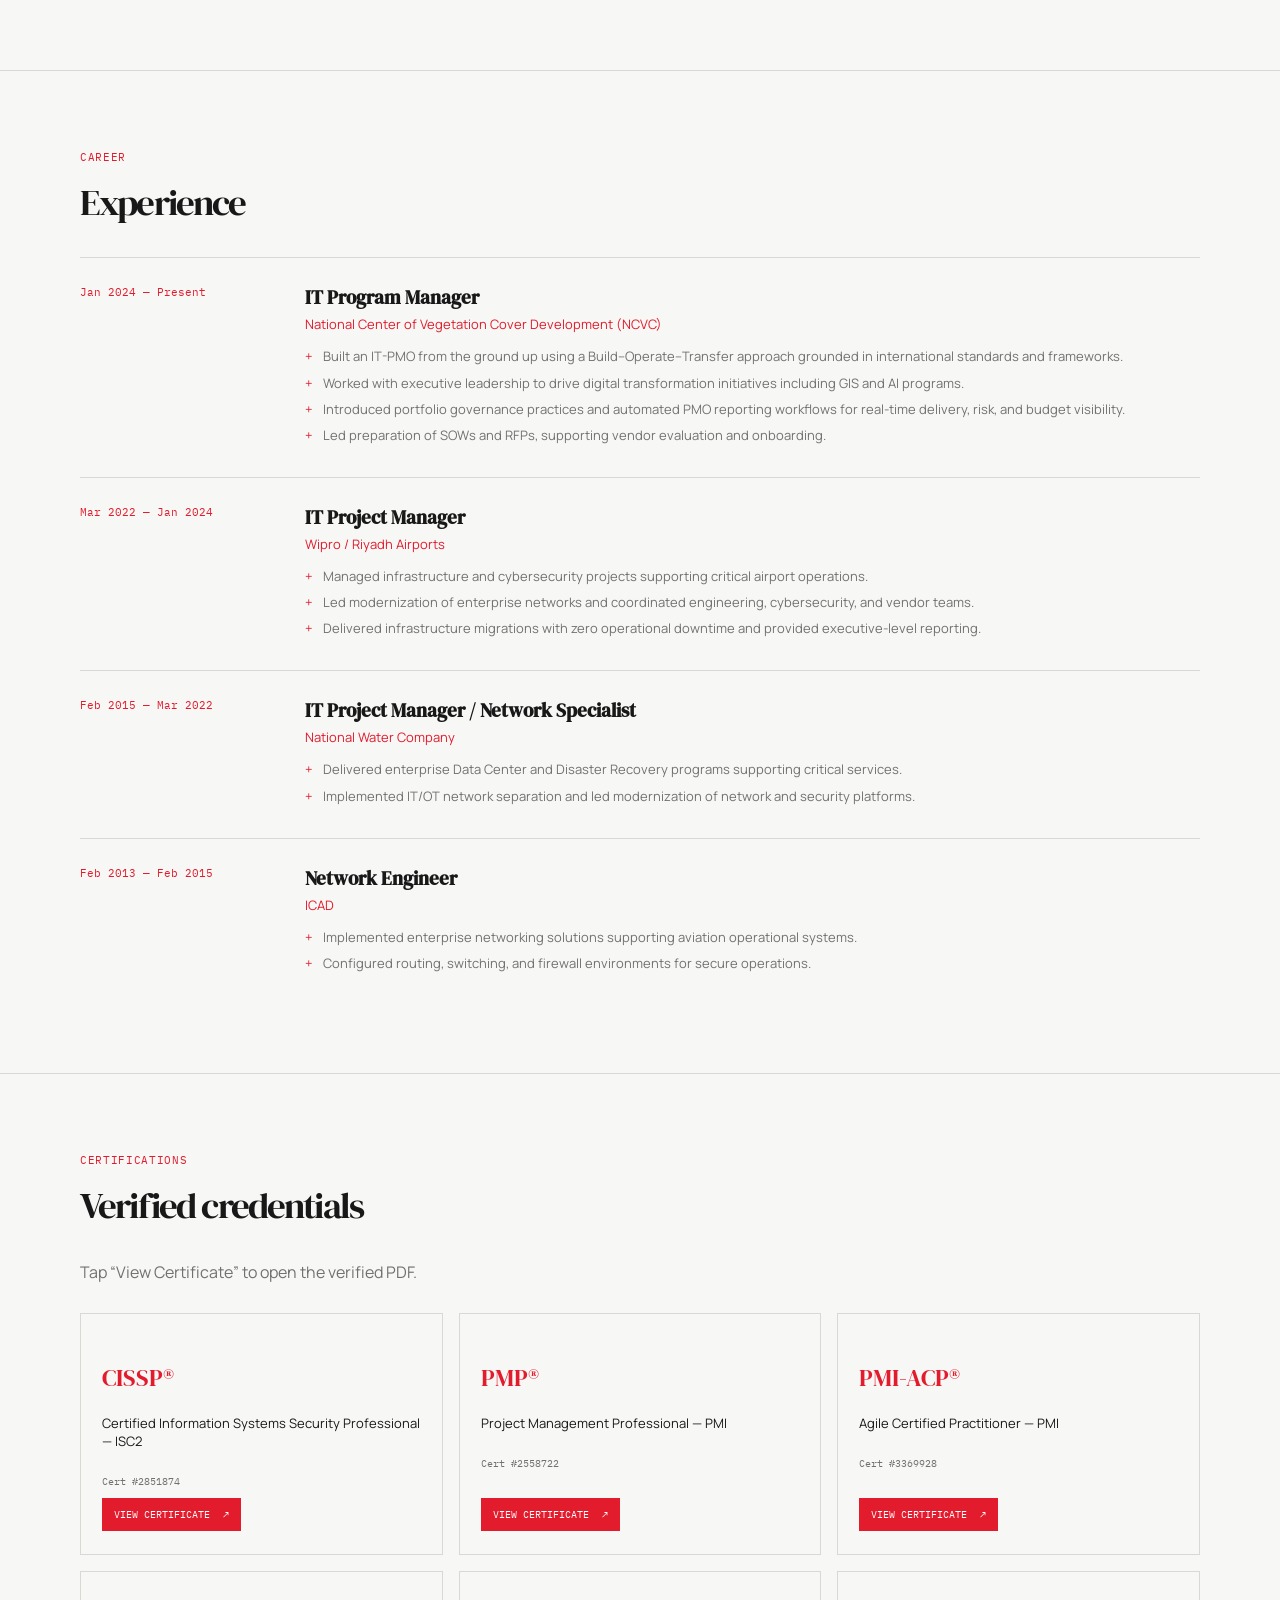
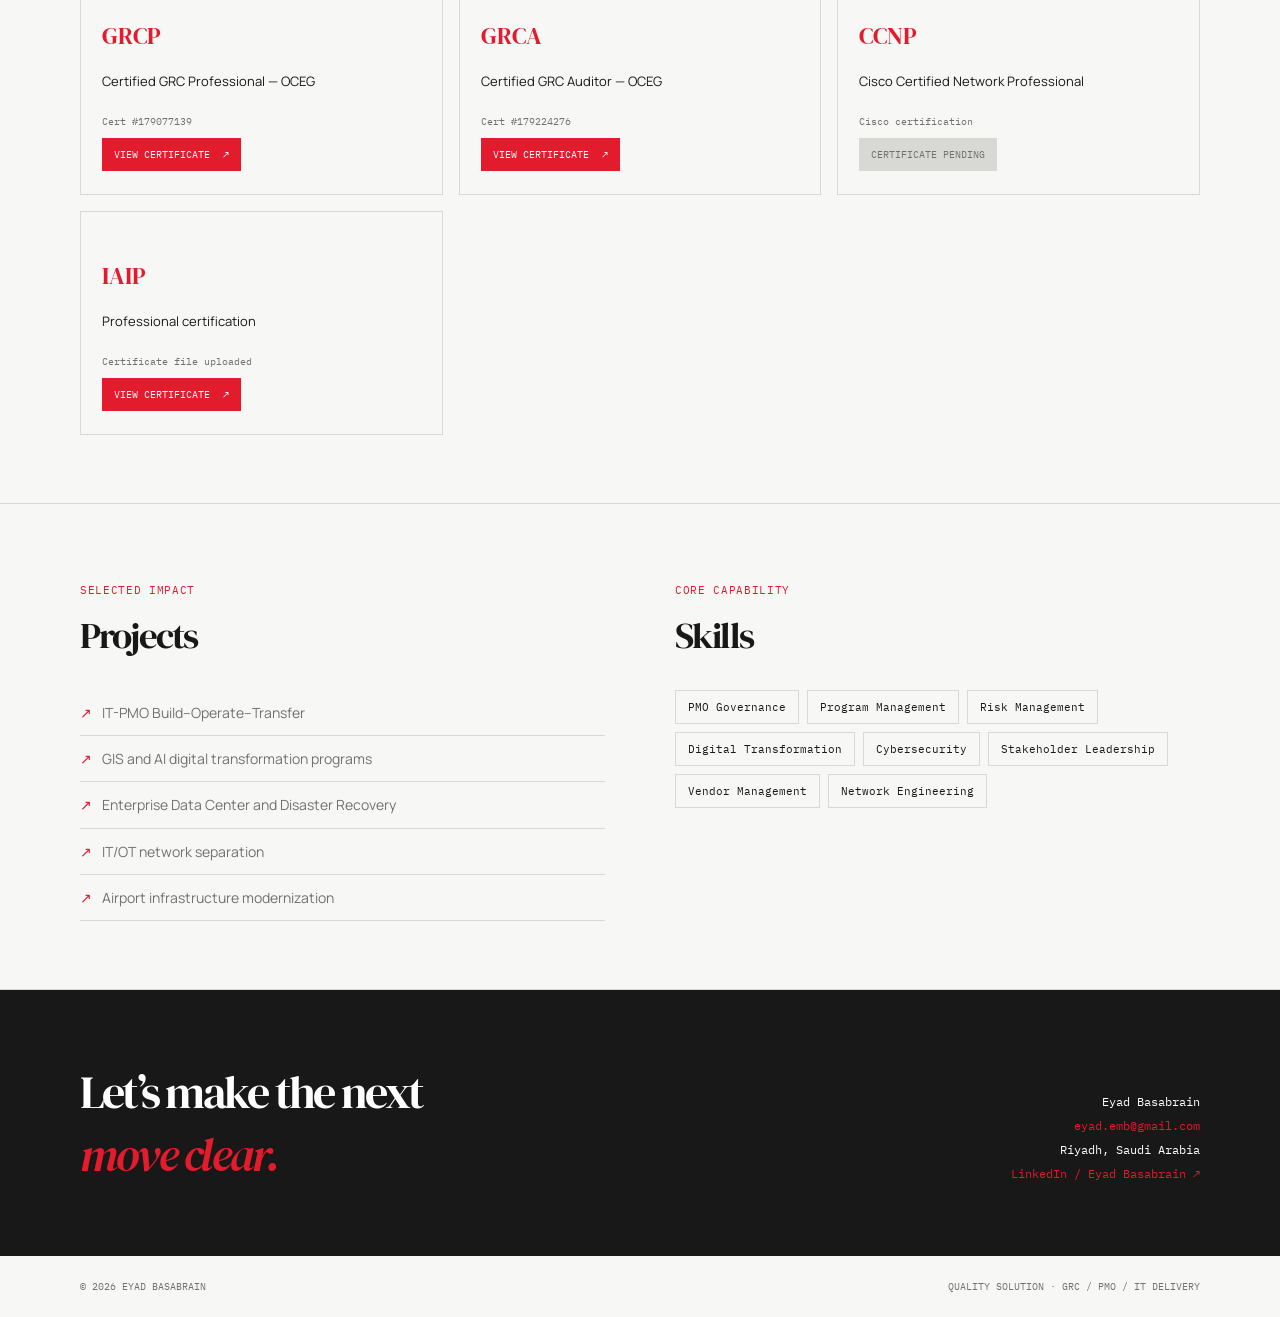
==== commit ff15dfcd: "Restore Quality Solution root and add Saeed path" ====
--- a/cv-en.html
+++ b/cv-en.html
@@ -3,23 +3,34 @@
 <head>
   <meta charset="utf-8">
   <meta name="viewport" content="width=device-width, initial-scale=1">
-  <meta name="description" content="Saeed Saleh Al-Shahrani — Data Network & Communications Project Manager.">
-  <title>Saeed Saleh Al-Shahrani | CV</title>
-  <link rel="stylesheet" href="styles.css">
-  <style>.ey-wordmark{font-size:clamp(20px,3vw,32px);letter-spacing:-.04em;white-space:nowrap}@media(max-width:760px){.ey-wordmark{font-size:20px;white-space:normal}}</style>
+  <meta name="description" content="Eyad Basabrain — Senior Technical Program Manager, PMO and digital transformation leader.">
+  <title>Eyad Basabrain | CV</title>
+  <link rel="preconnect" href="https://fonts.googleapis.com">
+  <link rel="preconnect" href="https://fonts.gstatic.com" crossorigin>
+  <link href="https://fonts.googleapis.com/css2?family=IBM+Plex+Mono:wght@400;500&family=Manrope:wght@400;500;600;700&family=DM+Serif+Display:ital@0;1&display=swap" rel="stylesheet">
+  <style>
+    :root{--ink:#181818;--red:#e21b2d;--paper:#f7f7f5;--muted:#717171;--line:#d8d8d4;--soft:#ececea}*{box-sizing:border-box}html{scroll-behavior:smooth}body{margin:0;background:var(--paper);color:var(--ink);font-family:'Manrope',sans-serif}.page-width{width:min(1120px,calc(100% - 80px));margin:auto}a{color:inherit;text-decoration:none}.cv-header{background:#fff;border-bottom:1px solid var(--line);position:sticky;top:0;z-index:3}.cv-header-inner{height:76px;display:flex;align-items:center;justify-content:space-between}.cv-brand{display:flex;align-items:center;gap:14px}.qs-mark{font:bold 38px/1 Arial,sans-serif;letter-spacing:-.16em}.brand-copy{font:10px/1.2 'IBM Plex Mono',monospace;text-transform:uppercase;border-left:1px solid var(--line);padding-left:14px}.cv-nav{display:flex;align-items:center;gap:25px;font:10px 'IBM Plex Mono',monospace;text-transform:uppercase}.cv-nav a:hover{color:var(--red)}.return-link{color:var(--red)}.cv-hero{padding:91px 0 78px;border-bottom:1px solid var(--line)}.eyebrow{font:11px 'IBM Plex Mono',monospace;text-transform:uppercase;letter-spacing:.06em;color:var(--red);margin:0 0 21px}.cv-hero h1{font:400 clamp(42px,6vw,76px)/1.04 'DM Serif Display',serif;letter-spacing:-.06em;max-width:870px;margin:0 0 23px}.cv-hero h1 i{font-style:italic}.cv-sub{color:var(--muted);font-size:16px;line-height:1.6;max-width:720px;margin:0 0 27px}.badges{display:flex;flex-wrap:wrap;gap:8px}.badge{border:1px solid var(--red);color:var(--red);font:10px 'IBM Plex Mono',monospace;padding:7px 11px;text-transform:uppercase}.cv-section{padding:68px 0;border-bottom:1px solid var(--line)}.section-label{font:11px 'IBM Plex Mono',monospace;text-transform:uppercase;color:var(--red);letter-spacing:.06em;margin-bottom:13px}.section-title{font:400 37px 'DM Serif Display',serif;letter-spacing:-.05em;margin:0 0 30px}.profile-grid{display:grid;grid-template-columns:2fr 1fr;gap:80px}.profile-copy p{color:var(--muted);font-size:15px;line-height:1.65;margin:0 0 16px}.profile-stats{border-left:1px solid var(--line);padding-left:35px;display:flex;flex-direction:column;gap:25px}.stat-number{font:32px 'DM Serif Display',serif;color:var(--red)}.stat-label{font:10px 'IBM Plex Mono',monospace;color:var(--muted);text-transform:uppercase}.edu-item{border-top:1px solid var(--line);padding:18px 0}.edu-item:first-of-type{border-top:0;padding-top:0}.edu-degree{font:600 17px 'DM Serif Display',serif}.edu-school{font-size:13px;color:var(--red);margin:4px 0}.edu-subjects{font-size:12px;color:var(--muted);line-height:1.5}.exp-item{display:grid;grid-template-columns:180px 1fr;gap:45px;border-top:1px solid var(--line);padding:26px 0}.exp-period{font:11px 'IBM Plex Mono',monospace;color:var(--red);line-height:1.5}.exp-role{font:600 19px 'DM Serif Display',serif}.exp-org{font-size:13px;color:var(--red);margin:5px 0 13px}.exp-desc{list-style:none;margin:0;padding:0;color:var(--muted);font-size:13px;line-height:1.55}.exp-desc li{margin:6px 0;padding-left:18px;position:relative}.exp-desc li:before{content:'+';position:absolute;left:0;color:var(--red)}.columns{display:grid;grid-template-columns:1fr 1fr;gap:70px}.list{list-style:none;padding:0;margin:0;color:var(--muted);font-size:14px;line-height:1.65}.list li{border-bottom:1px solid var(--line);padding:11px 0}.list li:before{content:'↗';color:var(--red);margin-right:10px}.skill-list{display:flex;flex-wrap:wrap;gap:8px}.skill{border:1px solid var(--line);padding:9px 12px;font:11px 'IBM Plex Mono',monospace}.cv-contact{background:var(--ink);color:#fff;padding:70px 0}.contact-grid{display:flex;justify-content:space-between;align-items:end}.cv-contact h2{font:400 46px 'DM Serif Display',serif;letter-spacing:-.06em;margin:0}.cv-contact h2 i{color:var(--red)}.contact-details{font:12px 'IBM Plex Mono',monospace;line-height:2;text-align:right}.contact-details a{color:var(--red)}.cv-footer{padding:24px 0;font:10px 'IBM Plex Mono',monospace;text-transform:uppercase;color:var(--muted);display:flex;justify-content:space-between}@media(max-width:700px){.page-width{width:calc(100% - 36px)}.cv-header-inner{height:auto;min-height:70px}.cv-nav{gap:12px;font-size:9px}.cv-nav a:not(.return-link){display:none}.cv-hero{padding:57px 0}.cv-hero h1{font-size:47px}.profile-grid,.columns{display:block}.profile-stats{border-left:0;border-top:1px solid var(--line);padding:22px 0 0;margin-top:30px;display:grid;grid-template-columns:repeat(3,1fr);gap:12px}.stat-number{font-size:27px}.stat-label{font-size:8px}.exp-item{display:block;padding:22px 0}.exp-period{margin-bottom:8px}.section-title{font-size:32px}.contact-grid{display:block}.contact-details{text-align:left;margin-top:27px}.cv-footer{display:block;line-height:1.8}.cv-footer span{display:block}}
+    .eyad-wordmark{font:700 31px/1 'Manrope',sans-serif;letter-spacing:-.06em}.cert-grid{display:grid;grid-template-columns:repeat(3,1fr);gap:16px}.cert-card{border:1px solid var(--line);padding:23px 21px;display:flex;flex-direction:column;min-height:205px}.cert-card:hover{border-color:var(--red)}.cert-name{font:400 24px 'DM Serif Display',serif;color:var(--red);margin-bottom:7px}.cert-full{font-size:13px;line-height:1.4}.cert-number{font:10px 'IBM Plex Mono',monospace;color:var(--muted);margin-top:12px}.cert-button{display:inline-block;align-self:flex-start;background:var(--red);color:#fff;padding:10px 12px;margin-top:auto;font:10px 'IBM Plex Mono',monospace;text-transform:uppercase}.cert-button span{margin-left:7px}@media(max-width:700px){.cert-grid{grid-template-columns:1fr}.cert-card{min-height:180px}}
+      .eyad-wordmark{font:700 31px/1 'Manrope',sans-serif;letter-spacing:-.06em}.cert-grid{display:grid;grid-template-columns:repeat(3,1fr);gap:16px}.cert-card{border:1px solid var(--line);padding:23px 21px;display:flex;flex-direction:column;min-height:205px}.cert-card:hover{border-color:var(--red)}.cert-name{font:400 24px 'DM Serif Display',serif;color:var(--red);margin-bottom:7px}.cert-full{font-size:13px;line-height:1.4}.cert-number{font:10px 'IBM Plex Mono',monospace;color:var(--muted);margin-top:12px}.cert-button{display:inline-block;align-self:flex-start;background:var(--red);color:#fff;padding:10px 12px;margin-top:auto;font:10px 'IBM Plex Mono',monospace;text-transform:uppercase}.cert-button span{margin-left:7px}.cert-button.disabled{background:var(--line);color:var(--muted);cursor:not-allowed}.cv-section[id="certifications"]:has(+ .cv-section[id="certifications"]){display:none}@media(max-width:700px){.cert-grid{grid-template-columns:1fr}.cert-card{min-height:180px}.eyad-wordmark{font-size:24px}.brand-copy{font-size:8px}}
+    @media(max-width:700px){.eyad-wordmark{font-size:24px}.brand-copy{font-size:8px}}
+    .cv-download-button{display:inline-block;background:var(--red);color:#fff;padding:12px 16px;margin-top:24px;font:10px 'IBM Plex Mono',monospace;text-transform:uppercase}.cv-download-button:hover{background:var(--ink)}
+  </style>
+  <link rel="stylesheet" href="cv-rtl.css">
+  <link rel="stylesheet" href="cv-name.css">
 </head>
 <body>
-  <header class="site-header"><div class="utility-bar page-width"><a class="ey-logo" href="index.html"><span class="ey-wordmark">Saeed Saleh Al-Shahrani</span><span class="ey-tagline">Data Network &amp; Communications<br>Project Manager</span></a><div class="utility-actions"><a class="contact-button" href="index.html?lang=ar">العربية</a><a class="contact-button" href="index.html">Back to CV</a></div></div></header>
-  <main class="cv-section"><div class="page-width">
-    <p class="eyebrow"><span></span> Curriculum Vitae</p>
-    <h1 class="hero h1">Saeed Saleh Al-Shahrani</h1>
-    <p class="hero-deck">Data Network &amp; Communications Project Manager</p>
-    <p class="profile-copy">Results-driven Data Network &amp; Communications Project Manager with proven expertise in delivering large-scale ICT, network infrastructure, and IP Telephony (VoIP) projects in the Airport Domain. Strong background in enterprise networks, ISP management, and mission-critical operations, ensuring high availability, security, and performance.</p>
-    <div class="two-column"><div><h2>Contact</h2><p><a class="contact-email" href="tel:+966557393660">+966 55 739 3660</a><a class="contact-email" href="mailto:sa1001560@hotmail.com">sa1001560@hotmail.com</a></p></div><div><h2>Certifications</h2><p>CCNP (ENCOR, ENARSI) — 2022<br>CCNA — 2022</p></div></div>
-    <h2>Experience</h2><div class="timeline"><article class="timeline-item current"><div class="exp-period">2025 — Present</div><div><h3>Project Manager — Network &amp; Communications</h3><p class="exp-org">Riyadh Airports Company</p><ul><li>Led network projects end-to-end: planning, implementation, and delivery.</li><li>Led Incident, Service Request, Change Request, and Problem Management.</li><li>Managed ISP gateways and vendors.</li><li>Ensured performance, availability, and security across the network estate.</li></ul></div></article><article class="timeline-item"><div class="exp-period">2022 — 2025</div><div><h3>Senior Network &amp; Project Engineer</h3><p class="exp-org">Riyadh Airports Company / MDSA</p></div></article><article class="timeline-item"><div class="exp-period">2020 — 2022</div><div><h3>NOC Engineer</h3><p class="exp-org">Riyadh Airports Company / Wipro</p></div></article><article class="timeline-item"><div class="exp-period">2019 — 2020</div><div><h3>Network Engineer</h3><p class="exp-org">Ministry of Media / Creative Systems</p></div></article><article class="timeline-item"><div class="exp-period">2012 — 2018</div><div><h3>Sales Advisor</h3><p class="exp-org">Al Rajhi Bank</p></div></article></div>
-    <h2>Education</h2><div class="edu-item"><h3>Bachelor — Computer Network System Support</h3><p>College of Technology · 2018</p></div><div class="edu-item"><h3>Diploma — Technical Support</h3><p>College of Technology · 2011</p></div>
-    <h2>Skills &amp; Key Projects</h2><div class="profile-tags"><span>Cisco Enterprise Networking</span><span>Project Management</span><span>Services &amp; Operations Management</span><span>Network Security</span><span>IP Telephony (VoIP)</span><span>Troubleshooting</span><span>Network Expansion</span><span>ISP Upgrade</span><span>Data Centers</span><span>KKIA Enhancement</span><span>CCTV</span><span>PTT</span><span>Vendor Management</span></div>
-  </div></main>
-  <footer class="site-footer"><div class="page-width footer-bottom"><span>Saeed Saleh Al-Shahrani</span><a href="index.html">Back to portfolio ↗</a></div></footer>
+  <header class="cv-header"><div class="page-width cv-header-inner"><a class="cv-brand" href="index.html"><span class="eyad-wordmark">Eyad Basabrain</span><span class="arabic-name">إياد باصبرين</span><span class="brand-copy">Quality Solution<br>GRC &amp; IT-PMO Advisory</span></a><nav class="cv-nav" aria-label="CV navigation"><button class="cv-language-toggle" type="button" aria-pressed="false" data-cv-language>العربية</button><a href="#about">About</a><a href="#experience">Experience</a><a href="#certifications">Certifications</a><a href="#contact">Contact</a><a class="return-link" href="index.html">Return to QS ↗</a></nav></div></header>
+  <main>
+    <section class="cv-hero"><div class="page-width"><p class="eyebrow">Senior Technical Program Manager · PMO &amp; Digital Transformation Leader</p><h1>Turning strategy into <i>execution</i> across organizations.</h1><p class="cv-sub">13+ years leading technology, infrastructure, and cybersecurity programs. Focused on PMO governance, delivery visibility, and cross-functional leadership — aligned with ISO 27001, NCA, COBIT, and PMI practices. Based in Riyadh, Saudi Arabia.</p><div class="badges"><span class="badge">EMBA</span><span class="badge">CISSP®</span><span class="badge">PMP®</span><span class="badge">PMI-ACP®</span><span class="badge">GRCP</span><span class="badge">GRCA</span><span class="badge">CCNP</span><span class="badge">KNX</span></div></div></section>
+    <section class="cv-section" id="about"><div class="page-width"><p class="section-label">Profile</p><h2 class="section-title">About</h2><div class="profile-grid"><div class="profile-copy"><p>I'm a Technical Program and Project Manager with more than 13 years of experience leading technology, infrastructure, and cybersecurity initiatives across government and aviation sectors in Saudi Arabia.</p><p>I focus on turning strategy into execution — building strong PMO governance, improving delivery visibility, and leading cross-functional teams through complex programs. My background combines hands-on technical knowledge with program leadership aligned to ISO 27001, NCA, COBIT, and PMI practices.</p><p>Currently I lead the IT-PMO at the National Center of Vegetation Cover Development (NCVC), having built it from the ground up using a Build–Operate–Transfer approach grounded in international standards and frameworks.</p></div><div class="profile-stats"><div><div class="stat-number">13+</div><div class="stat-label">Years experience</div></div><div><div class="stat-number">50M+</div><div class="stat-label">SAR in programs delivered</div></div><div><div class="stat-number">20+</div><div class="stat-label">Infrastructure &amp; cybersecurity projects</div></div></div></div></div></section>
+    <section class="cv-section"><div class="page-width"><p class="section-label">Academic background</p><h2 class="section-title">Education</h2><div class="edu-item"><div class="edu-degree">Executive MBA</div><div class="edu-school">King Abdulaziz University</div><div class="edu-subjects">Project Management, Management of Information Systems, Economics, Corporate Finance, Managerial Accounting</div></div><div class="edu-item"><div class="edu-degree">B.Sc. Electrical &amp; Computer Engineering</div><div class="edu-school">King Abdulaziz University</div><div class="edu-subjects">Engineering Design, Electrical Circuits, Electronics, Programming (Java, C#), Databases, Communication &amp; Network Engineering</div></div></div></section>
+    <section class="cv-section" id="experience"><div class="page-width"><p class="section-label">Career</p><h2 class="section-title">Experience</h2><div class="exp-item"><div class="exp-period">Jan 2024 — Present</div><div><div class="exp-role">IT Program Manager</div><div class="exp-org">National Center of Vegetation Cover Development (NCVC)</div><ul class="exp-desc"><li>Built an IT-PMO from the ground up using a Build–Operate–Transfer approach grounded in international standards and frameworks.</li><li>Worked with executive leadership to drive digital transformation initiatives including GIS and AI programs.</li><li>Introduced portfolio governance practices and automated PMO reporting workflows for real-time delivery, risk, and budget visibility.</li><li>Led preparation of SOWs and RFPs, supporting vendor evaluation and onboarding.</li></ul></div></div><div class="exp-item"><div class="exp-period">Mar 2022 — Jan 2024</div><div><div class="exp-role">IT Project Manager</div><div class="exp-org">Wipro / Riyadh Airports</div><ul class="exp-desc"><li>Managed infrastructure and cybersecurity projects supporting critical airport operations.</li><li>Led modernization of enterprise networks and coordinated engineering, cybersecurity, and vendor teams.</li><li>Delivered infrastructure migrations with zero operational downtime and provided executive-level reporting.</li></ul></div></div><div class="exp-item"><div class="exp-period">Feb 2015 — Mar 2022</div><div><div class="exp-role">IT Project Manager / Network Specialist</div><div class="exp-org">National Water Company</div><ul class="exp-desc"><li>Delivered enterprise Data Center and Disaster Recovery programs supporting critical services.</li><li>Implemented IT/OT network separation and led modernization of network and security platforms.</li></ul></div></div><div class="exp-item"><div class="exp-period">Feb 2013 — Feb 2015</div><div><div class="exp-role">Network Engineer</div><div class="exp-org">ICAD</div><ul class="exp-desc"><li>Implemented enterprise networking solutions supporting aviation operational systems.</li><li>Configured routing, switching, and firewall environments for secure operations.</li></ul></div></div></div></section>
+    <section class="cv-section" id="certifications"><div class="page-width"><p class="section-label">Certifications</p><h2 class="section-title">Verified credentials</h2><p class="cv-sub">Tap “View Certificate” to open the verified PDF.</p><div class="cert-grid"><article class="cert-card"><h3 class="cert-name">CISSP®</h3><p class="cert-full">Certified Information Systems Security Professional — ISC2</p><p class="cert-number">Cert #2851874</p><a class="cert-button" href="Cert/CISSP.pdf" target="_blank" rel="noopener">View Certificate <span>↗</span></a></article><article class="cert-card"><h3 class="cert-name">PMP®</h3><p class="cert-full">Project Management Professional — PMI</p><p class="cert-number">Cert #2558722</p><a class="cert-button" href="Cert/pmp.pdf" target="_blank" rel="noopener">View Certificate <span>↗</span></a></article><article class="cert-card"><h3 class="cert-name">PMI-ACP®</h3><p class="cert-full">Agile Certified Practitioner — PMI</p><p class="cert-number">Cert #3369928</p><a class="cert-button" href="Cert/pmi-acp.pdf" target="_blank" rel="noopener">View Certificate <span>↗</span></a></article><article class="cert-card"><h3 class="cert-name">GRCP</h3><p class="cert-full">Certified GRC Professional — OCEG</p><p class="cert-number">Cert #179077139</p><a class="cert-button" href="Cert/grcp.pdf" target="_blank" rel="noopener">View Certificate <span>↗</span></a></article><article class="cert-card"><h3 class="cert-name">GRCA</h3><p class="cert-full">Certified GRC Auditor — OCEG</p><p class="cert-number">Cert #179224276</p><a class="cert-button" href="Cert/grca.pdf" target="_blank" rel="noopener">View Certificate <span>↗</span></a></article><article class="cert-card"><h3 class="cert-name">CCNP</h3><p class="cert-full">Cisco Certified Network Professional</p><p class="cert-number">Cisco certification</p><a class="cert-button" href="Cert/ccnp.pdf" target="_blank" rel="noopener">View Certificate <span>↗</span></a></article></div></div></section>
+      <section class="cv-section" id="certifications"><div class="page-width"><p class="section-label">Certifications</p><h2 class="section-title">Verified credentials</h2><p class="cv-sub">Tap “View Certificate” to open the verified PDF.</p><div class="cert-grid"><article class="cert-card"><h3 class="cert-name">CISSP®</h3><p class="cert-full">Certified Information Systems Security Professional — ISC2</p><p class="cert-number">Cert #2851874</p><a class="cert-button" href="Cert/CISSP.pdf" target="_blank" rel="noopener">View Certificate <span>↗</span></a></article><article class="cert-card"><h3 class="cert-name">PMP®</h3><p class="cert-full">Project Management Professional — PMI</p><p class="cert-number">Cert #2558722</p><a class="cert-button" href="Cert/pmp.pdf" target="_blank" rel="noopener">View Certificate <span>↗</span></a></article><article class="cert-card"><h3 class="cert-name">PMI-ACP®</h3><p class="cert-full">Agile Certified Practitioner — PMI</p><p class="cert-number">Cert #3369928</p><a class="cert-button" href="Cert/pmi-acp.pdf" target="_blank" rel="noopener">View Certificate <span>↗</span></a></article><article class="cert-card"><h3 class="cert-name">GRCP</h3><p class="cert-full">Certified GRC Professional — OCEG</p><p class="cert-number">Cert #179077139</p><a class="cert-button" href="Cert/grcp.pdf" target="_blank" rel="noopener">View Certificate <span>↗</span></a></article><article class="cert-card"><h3 class="cert-name">GRCA</h3><p class="cert-full">Certified GRC Auditor — OCEG</p><p class="cert-number">Cert #179224276</p><a class="cert-button" href="Cert/grca.pdf" target="_blank" rel="noopener">View Certificate <span>↗</span></a></article><article class="cert-card"><h3 class="cert-name">CCNP</h3><p class="cert-full">Cisco Certified Network Professional</p><p class="cert-number">Cisco certification</p><span class="cert-button disabled">Certificate pending</span></article><article class="cert-card"><h3 class="cert-name">IAIP</h3><p class="cert-full">Professional certification</p><p class="cert-number">Certificate file uploaded</p><a class="cert-button" href="Cert/IAIP.pdf" target="_blank" rel="noopener">View Certificate <span>↗</span></a></article></div></div></section>
+    <section class="cv-section"><div class="page-width columns"><div><p class="section-label">Selected impact</p><h2 class="section-title">Projects</h2><ul class="list"><li>IT-PMO Build–Operate–Transfer</li><li>GIS and AI digital transformation programs</li><li>Enterprise Data Center and Disaster Recovery</li><li>IT/OT network separation</li><li>Airport infrastructure modernization</li></ul></div><div><p class="section-label">Core capability</p><h2 class="section-title">Skills</h2><div class="skill-list"><span class="skill">PMO Governance</span><span class="skill">Program Management</span><span class="skill">Risk Management</span><span class="skill">Digital Transformation</span><span class="skill">Cybersecurity</span><span class="skill">Stakeholder Leadership</span><span class="skill">Vendor Management</span><span class="skill">Network Engineering</span></div></div></div></section>
+    <section class="cv-contact" id="contact"><div class="page-width contact-grid"><h2>Let’s make the next<br><i>move clear.</i></h2><div class="contact-details"><div>Eyad Basabrain</div><a href="mailto:eyad.emb@gmail.com">eyad.emb@gmail.com</a><div>Riyadh, Saudi Arabia</div><a href="https://www.linkedin.com/in/eyad-basabrain-mba-cissp-pmp-agile-grca-grcp-82798b46/" target="_blank" rel="noopener">LinkedIn / Eyad Basabrain ↗</a></div></div></section>
+  </main>
+  <footer class="cv-footer page-width"><span>© 2026 Eyad Basabrain</span><span>Quality Solution · GRC / PMO / IT DELIVERY</span></footer>
+  <script src="cv-ar.js"></script>
 </body>
 </html>
--- a/cv-rtl.css
+++ b/cv-rtl.css
@@ -0,0 +1 @@
+.cv-language-toggle{border:0;background:none;color:var(--red);cursor:pointer;font:10px 'IBM Plex Mono',monospace;text-transform:uppercase;padding:0}.cv-language-toggle:hover{text-decoration:underline}html[dir="rtl"] body{text-align:right}html[dir="rtl"] .cv-header-inner,html[dir="rtl"] .cv-nav,html[dir="rtl"] .cv-footer{direction:rtl}html[dir="rtl"] .cv-brand{flex-direction:row}.cv-language-toggle{order:0}html[dir="rtl"] .brand-copy{border-left:0;border-right:1px solid var(--line);padding-left:0;padding-right:14px}html[dir="rtl"] .cv-hero,html[dir="rtl"] .cv-section,html[dir="rtl"] .cv-contact{direction:rtl}html[dir="rtl"] .profile-grid,html[dir="rtl"] .columns{direction:rtl}html[dir="rtl"] .profile-stats{border-left:0;border-right:1px solid var(--line);padding-left:0;padding-right:35px}html[dir="rtl"] .exp-item{direction:rtl;text-align:right}html[dir="rtl"] .exp-desc li{padding-left:0;padding-right:18px}html[dir="rtl"] .exp-desc li:before{left:auto;right:0}html[dir="rtl"] .cert-card{direction:rtl;text-align:right}html[dir="rtl"] .cert-button{align-self:flex-start}html[dir="rtl"] .cv-contact .contact-details{text-align:left}html[dir="rtl"] .list li:before{margin-left:10px;margin-right:0}html[dir="rtl"] .cv-footer{flex-direction:row}@media(max-width:700px){html[dir="rtl"] .cv-nav{gap:12px}html[dir="rtl"] .profile-stats{border-right:0;border-top:1px solid var(--line);padding:22px 0 0}html[dir="rtl"] .cv-contact .contact-details{text-align:right}html[dir="rtl"] .cv-footer{display:block}}
--- a/cv-name.css
+++ b/cv-name.css
@@ -0,0 +1 @@
+.arabic-name{display:none;color:var(--red);font:600 18px/1 'Manrope',sans-serif;white-space:nowrap}html[dir="rtl"] .arabic-name{display:inline}@media(max-width:700px){.arabic-name{font-size:15px}}
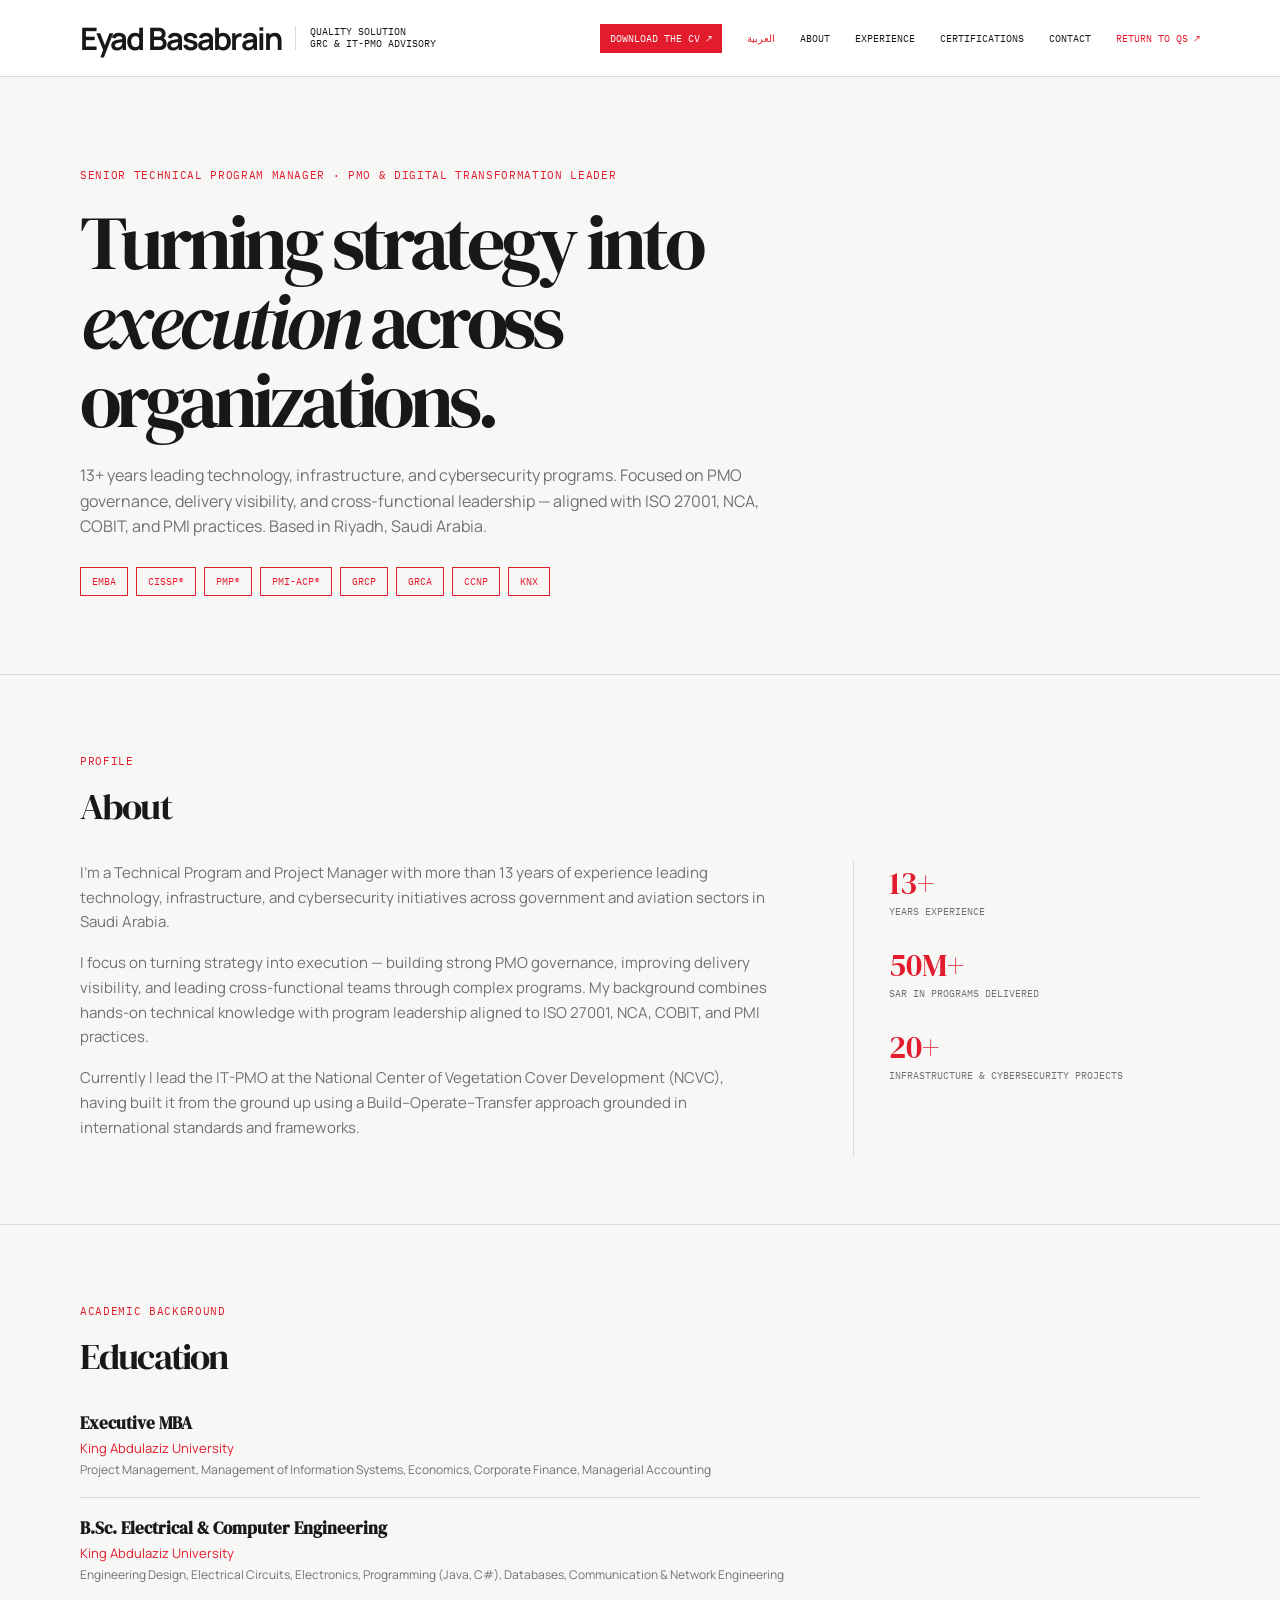
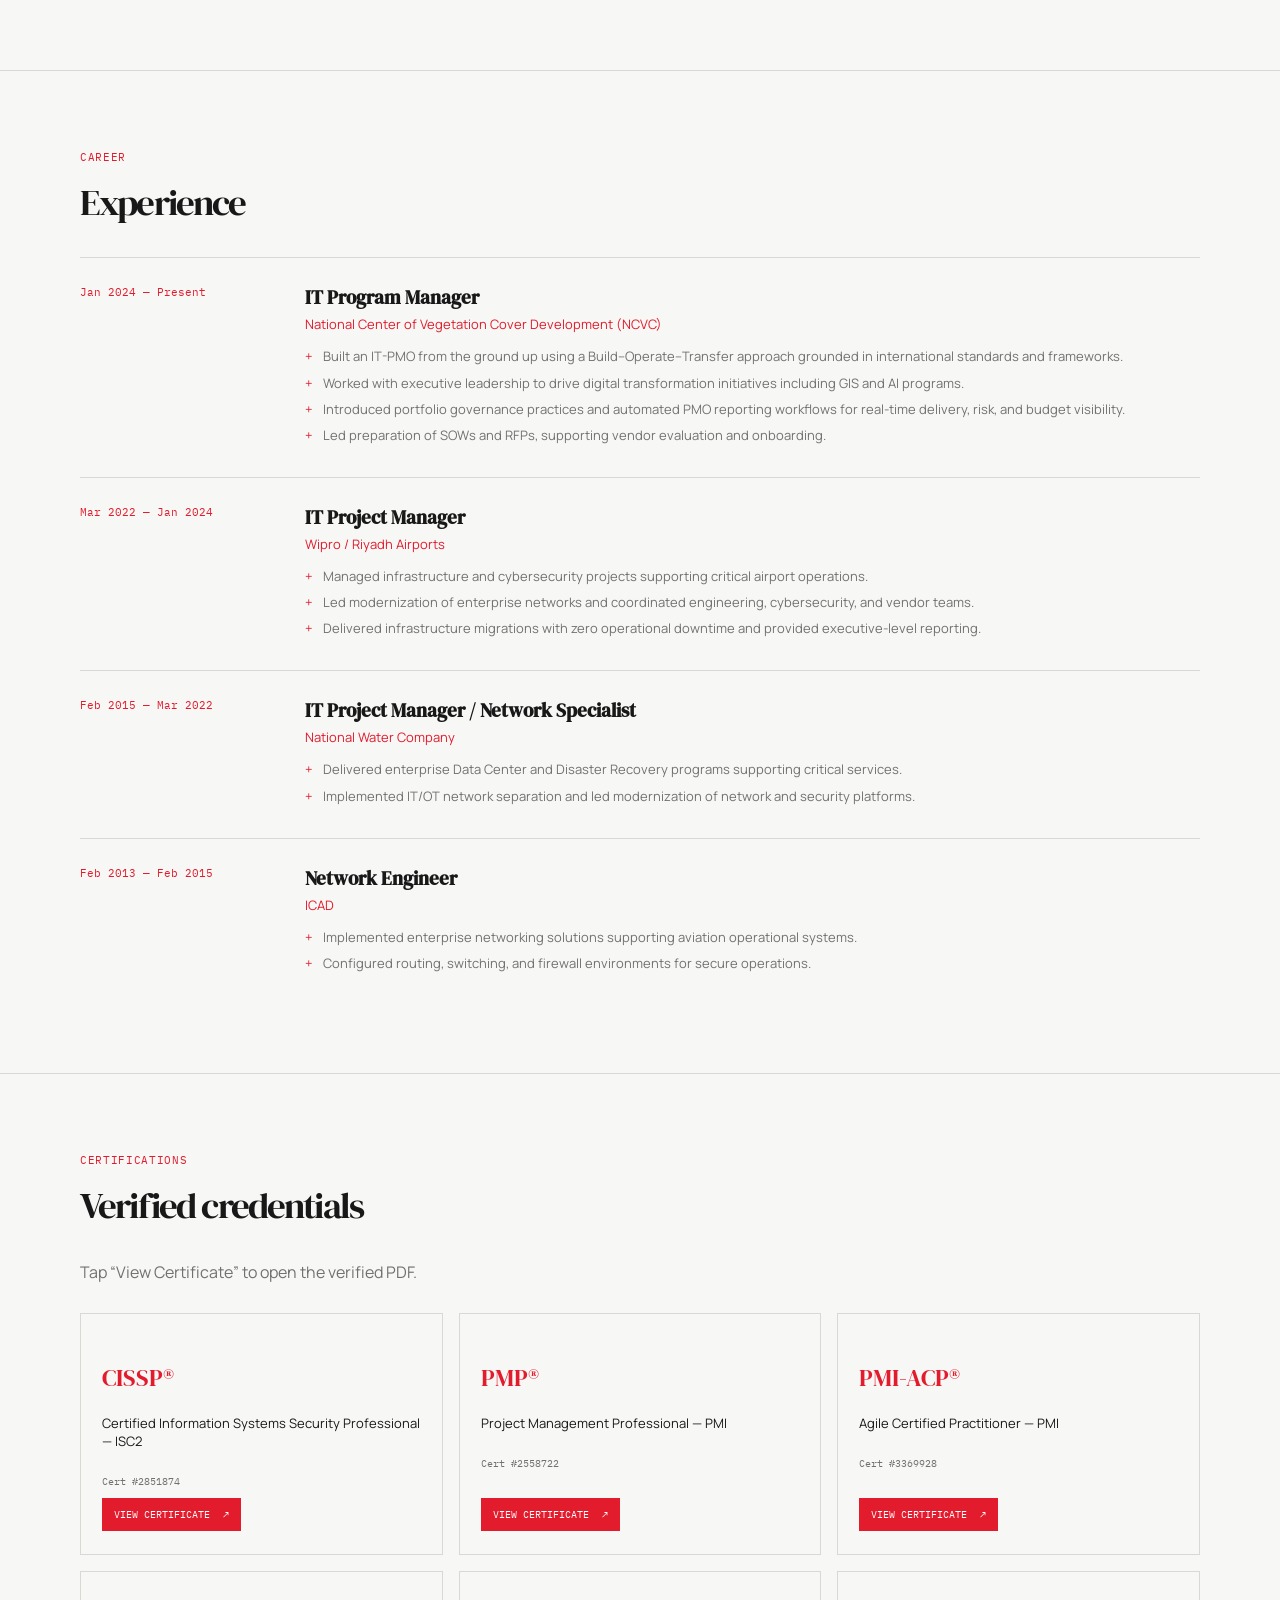
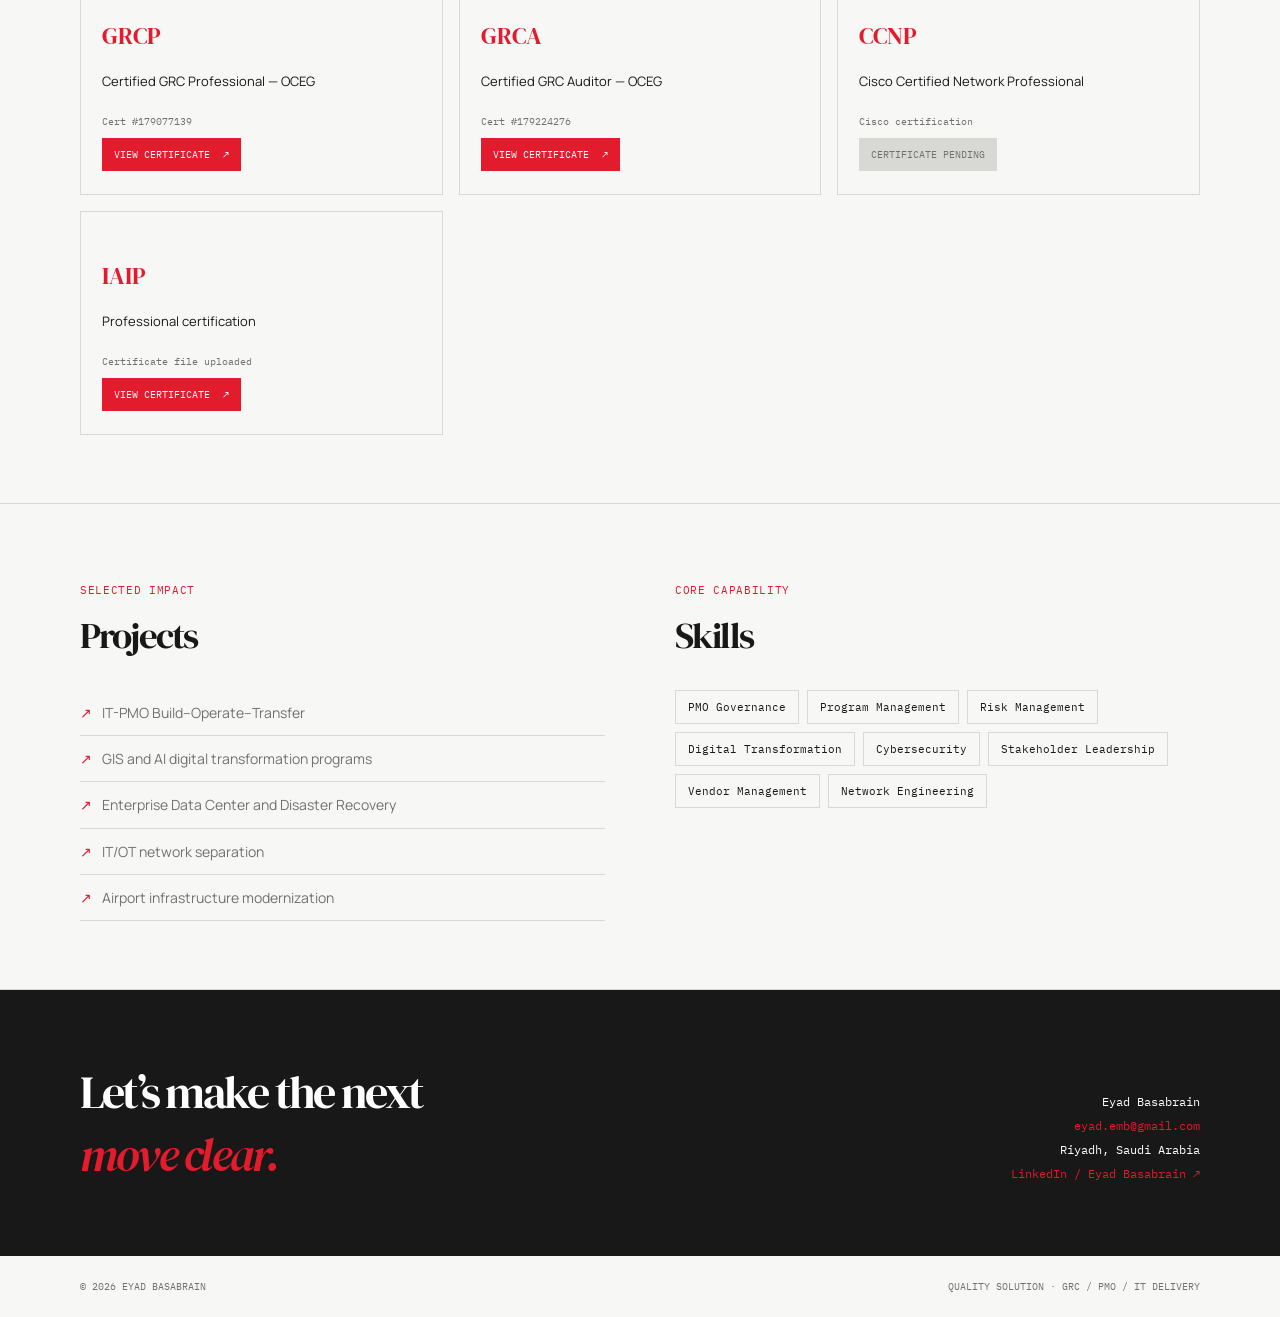
==== commit 04194834: "Move CV download link to header" ====
--- a/cv-en.html
+++ b/cv-en.html
@@ -13,13 +13,13 @@
     .eyad-wordmark{font:700 31px/1 'Manrope',sans-serif;letter-spacing:-.06em}.cert-grid{display:grid;grid-template-columns:repeat(3,1fr);gap:16px}.cert-card{border:1px solid var(--line);padding:23px 21px;display:flex;flex-direction:column;min-height:205px}.cert-card:hover{border-color:var(--red)}.cert-name{font:400 24px 'DM Serif Display',serif;color:var(--red);margin-bottom:7px}.cert-full{font-size:13px;line-height:1.4}.cert-number{font:10px 'IBM Plex Mono',monospace;color:var(--muted);margin-top:12px}.cert-button{display:inline-block;align-self:flex-start;background:var(--red);color:#fff;padding:10px 12px;margin-top:auto;font:10px 'IBM Plex Mono',monospace;text-transform:uppercase}.cert-button span{margin-left:7px}@media(max-width:700px){.cert-grid{grid-template-columns:1fr}.cert-card{min-height:180px}}
       .eyad-wordmark{font:700 31px/1 'Manrope',sans-serif;letter-spacing:-.06em}.cert-grid{display:grid;grid-template-columns:repeat(3,1fr);gap:16px}.cert-card{border:1px solid var(--line);padding:23px 21px;display:flex;flex-direction:column;min-height:205px}.cert-card:hover{border-color:var(--red)}.cert-name{font:400 24px 'DM Serif Display',serif;color:var(--red);margin-bottom:7px}.cert-full{font-size:13px;line-height:1.4}.cert-number{font:10px 'IBM Plex Mono',monospace;color:var(--muted);margin-top:12px}.cert-button{display:inline-block;align-self:flex-start;background:var(--red);color:#fff;padding:10px 12px;margin-top:auto;font:10px 'IBM Plex Mono',monospace;text-transform:uppercase}.cert-button span{margin-left:7px}.cert-button.disabled{background:var(--line);color:var(--muted);cursor:not-allowed}.cv-section[id="certifications"]:has(+ .cv-section[id="certifications"]){display:none}@media(max-width:700px){.cert-grid{grid-template-columns:1fr}.cert-card{min-height:180px}.eyad-wordmark{font-size:24px}.brand-copy{font-size:8px}}
     @media(max-width:700px){.eyad-wordmark{font-size:24px}.brand-copy{font-size:8px}}
-    .cv-download-button{display:inline-block;background:var(--red);color:#fff;padding:12px 16px;margin-top:24px;font:10px 'IBM Plex Mono',monospace;text-transform:uppercase}.cv-download-button:hover{background:var(--ink)}
+    .cv-download-link{background:var(--red);color:#fff;padding:8px 10px}.cv-download-link:hover{background:var(--ink)}
   </style>
   <link rel="stylesheet" href="cv-rtl.css">
   <link rel="stylesheet" href="cv-name.css">
 </head>
 <body>
-  <header class="cv-header"><div class="page-width cv-header-inner"><a class="cv-brand" href="index.html"><span class="eyad-wordmark">Eyad Basabrain</span><span class="arabic-name">إياد باصبرين</span><span class="brand-copy">Quality Solution<br>GRC &amp; IT-PMO Advisory</span></a><nav class="cv-nav" aria-label="CV navigation"><button class="cv-language-toggle" type="button" aria-pressed="false" data-cv-language>العربية</button><a href="#about">About</a><a href="#experience">Experience</a><a href="#certifications">Certifications</a><a href="#contact">Contact</a><a class="return-link" href="index.html">Return to QS ↗</a></nav></div></header>
+  <header class="cv-header"><div class="page-width cv-header-inner"><a class="cv-brand" href="index.html"><span class="eyad-wordmark">Eyad Basabrain</span><span class="arabic-name">إياد باصبرين</span><span class="brand-copy">Quality Solution<br>GRC &amp; IT-PMO Advisory</span></a><nav class="cv-nav" aria-label="CV navigation"><a class="cv-download-link" href="Cert/CV.pdf" target="_blank" rel="noopener">Download the CV <span>↗</span></a><button class="cv-language-toggle" type="button" aria-pressed="false" data-cv-language>العربية</button><a href="#about">About</a><a href="#experience">Experience</a><a href="#certifications">Certifications</a><a href="#contact">Contact</a><a class="return-link" href="index.html">Return to QS ↗</a></nav></div></header>
   <main>
     <section class="cv-hero"><div class="page-width"><p class="eyebrow">Senior Technical Program Manager · PMO &amp; Digital Transformation Leader</p><h1>Turning strategy into <i>execution</i> across organizations.</h1><p class="cv-sub">13+ years leading technology, infrastructure, and cybersecurity programs. Focused on PMO governance, delivery visibility, and cross-functional leadership — aligned with ISO 27001, NCA, COBIT, and PMI practices. Based in Riyadh, Saudi Arabia.</p><div class="badges"><span class="badge">EMBA</span><span class="badge">CISSP®</span><span class="badge">PMP®</span><span class="badge">PMI-ACP®</span><span class="badge">GRCP</span><span class="badge">GRCA</span><span class="badge">CCNP</span><span class="badge">KNX</span></div></div></section>
     <section class="cv-section" id="about"><div class="page-width"><p class="section-label">Profile</p><h2 class="section-title">About</h2><div class="profile-grid"><div class="profile-copy"><p>I'm a Technical Program and Project Manager with more than 13 years of experience leading technology, infrastructure, and cybersecurity initiatives across government and aviation sectors in Saudi Arabia.</p><p>I focus on turning strategy into execution — building strong PMO governance, improving delivery visibility, and leading cross-functional teams through complex programs. My background combines hands-on technical knowledge with program leadership aligned to ISO 27001, NCA, COBIT, and PMI practices.</p><p>Currently I lead the IT-PMO at the National Center of Vegetation Cover Development (NCVC), having built it from the ground up using a Build–Operate–Transfer approach grounded in international standards and frameworks.</p></div><div class="profile-stats"><div><div class="stat-number">13+</div><div class="stat-label">Years experience</div></div><div><div class="stat-number">50M+</div><div class="stat-label">SAR in programs delivered</div></div><div><div class="stat-number">20+</div><div class="stat-label">Infrastructure &amp; cybersecurity projects</div></div></div></div></div></section>
